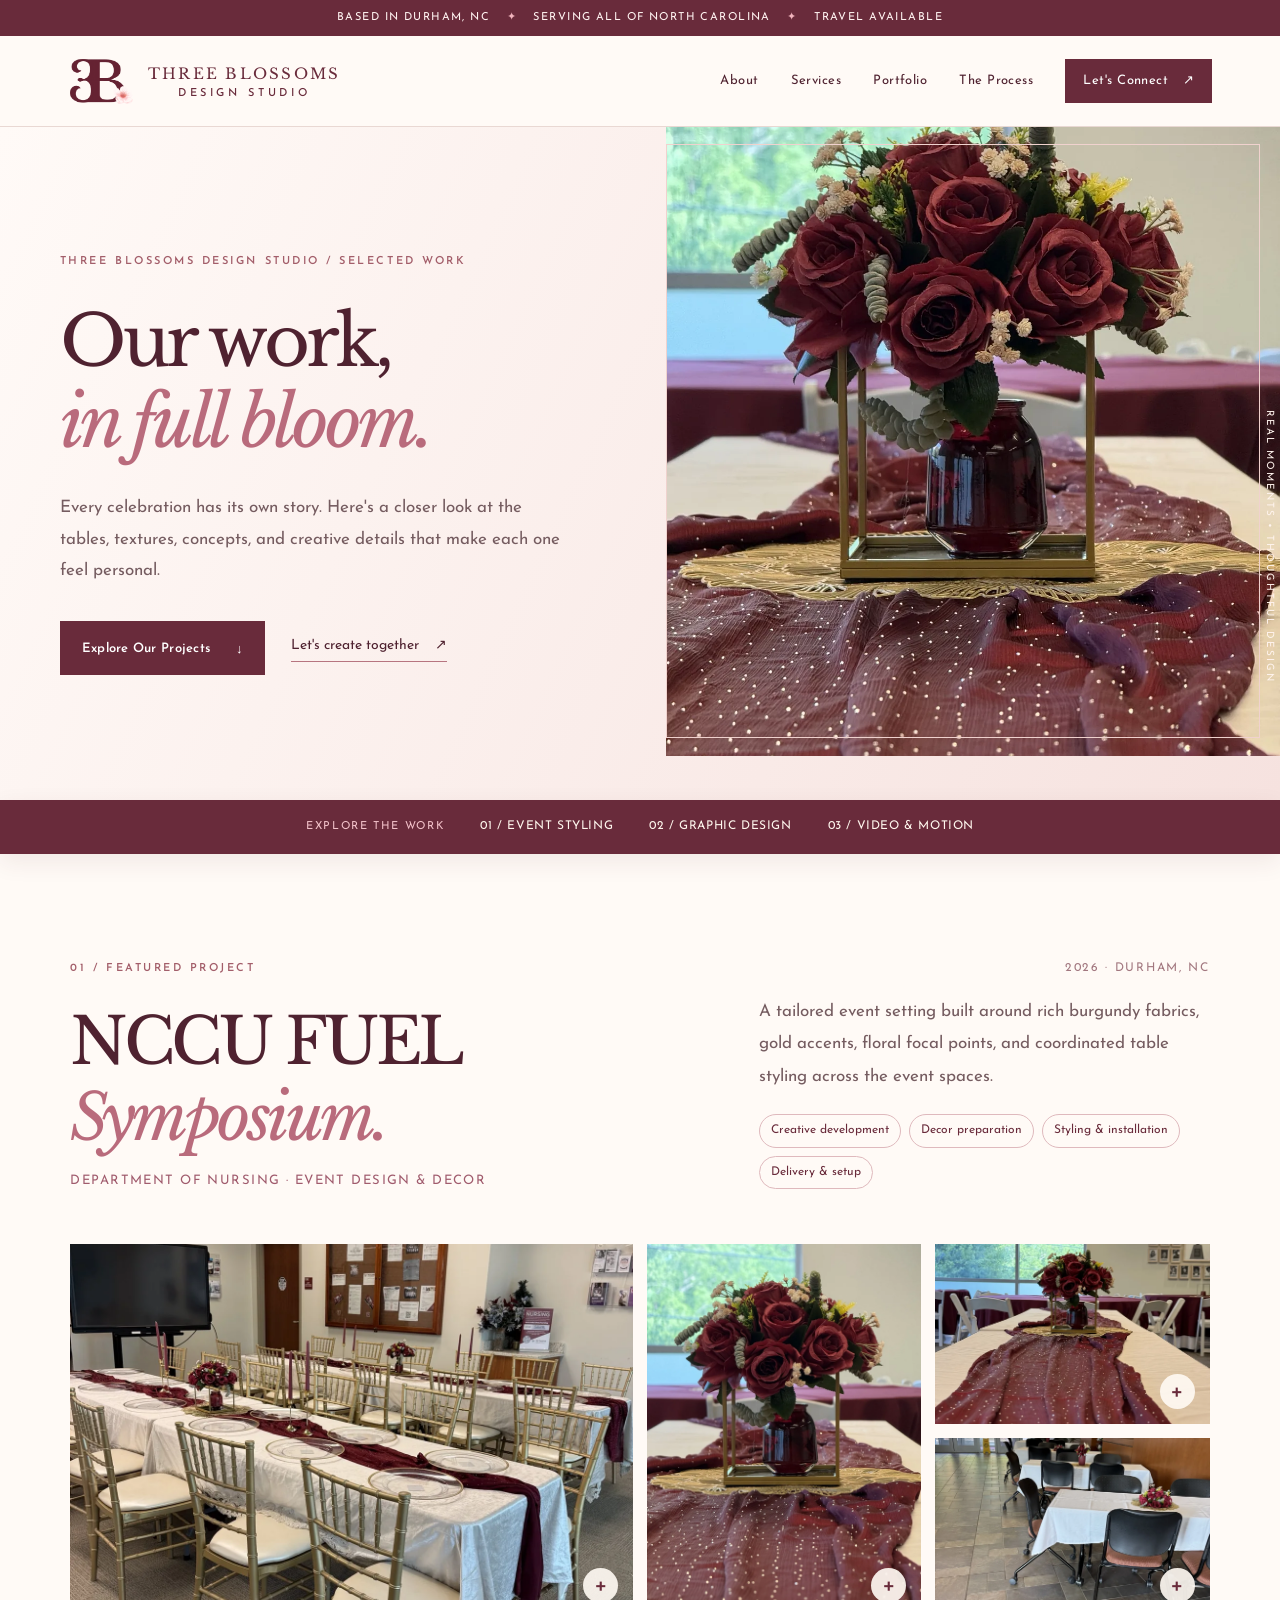
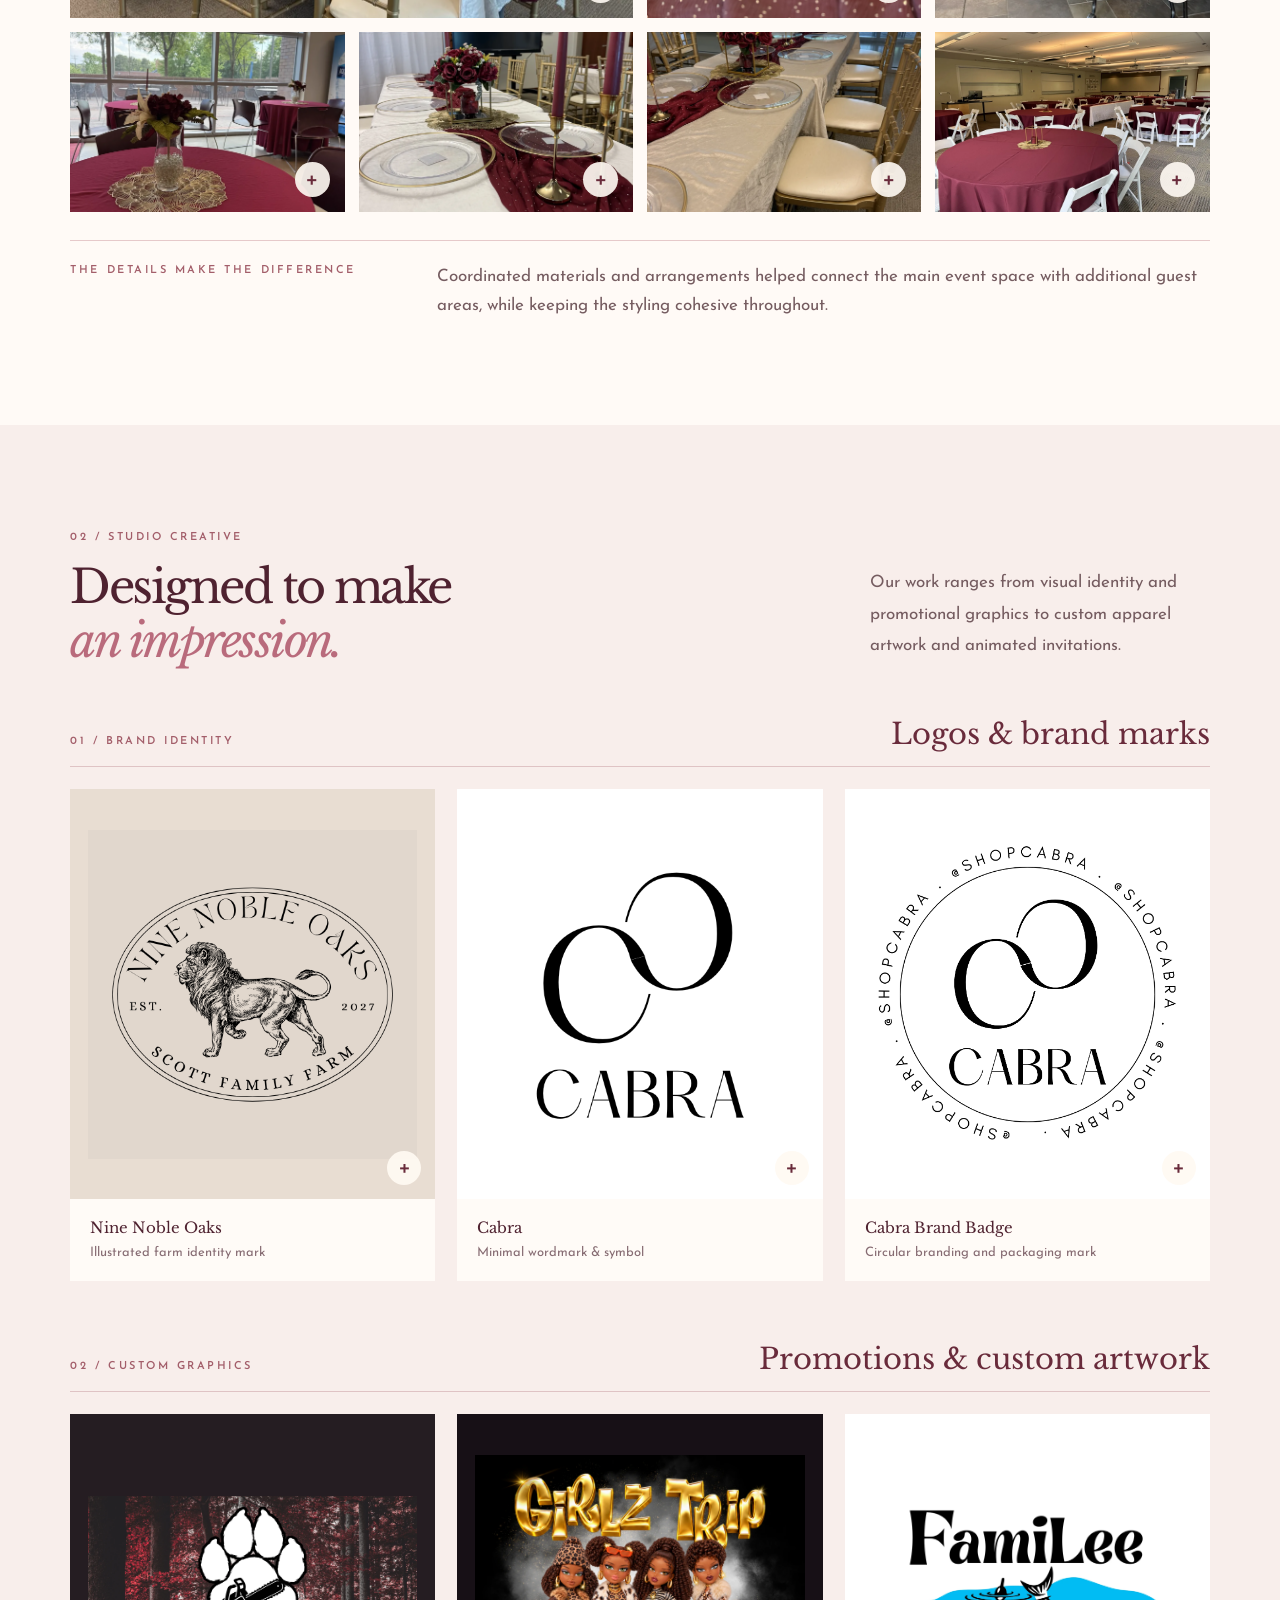
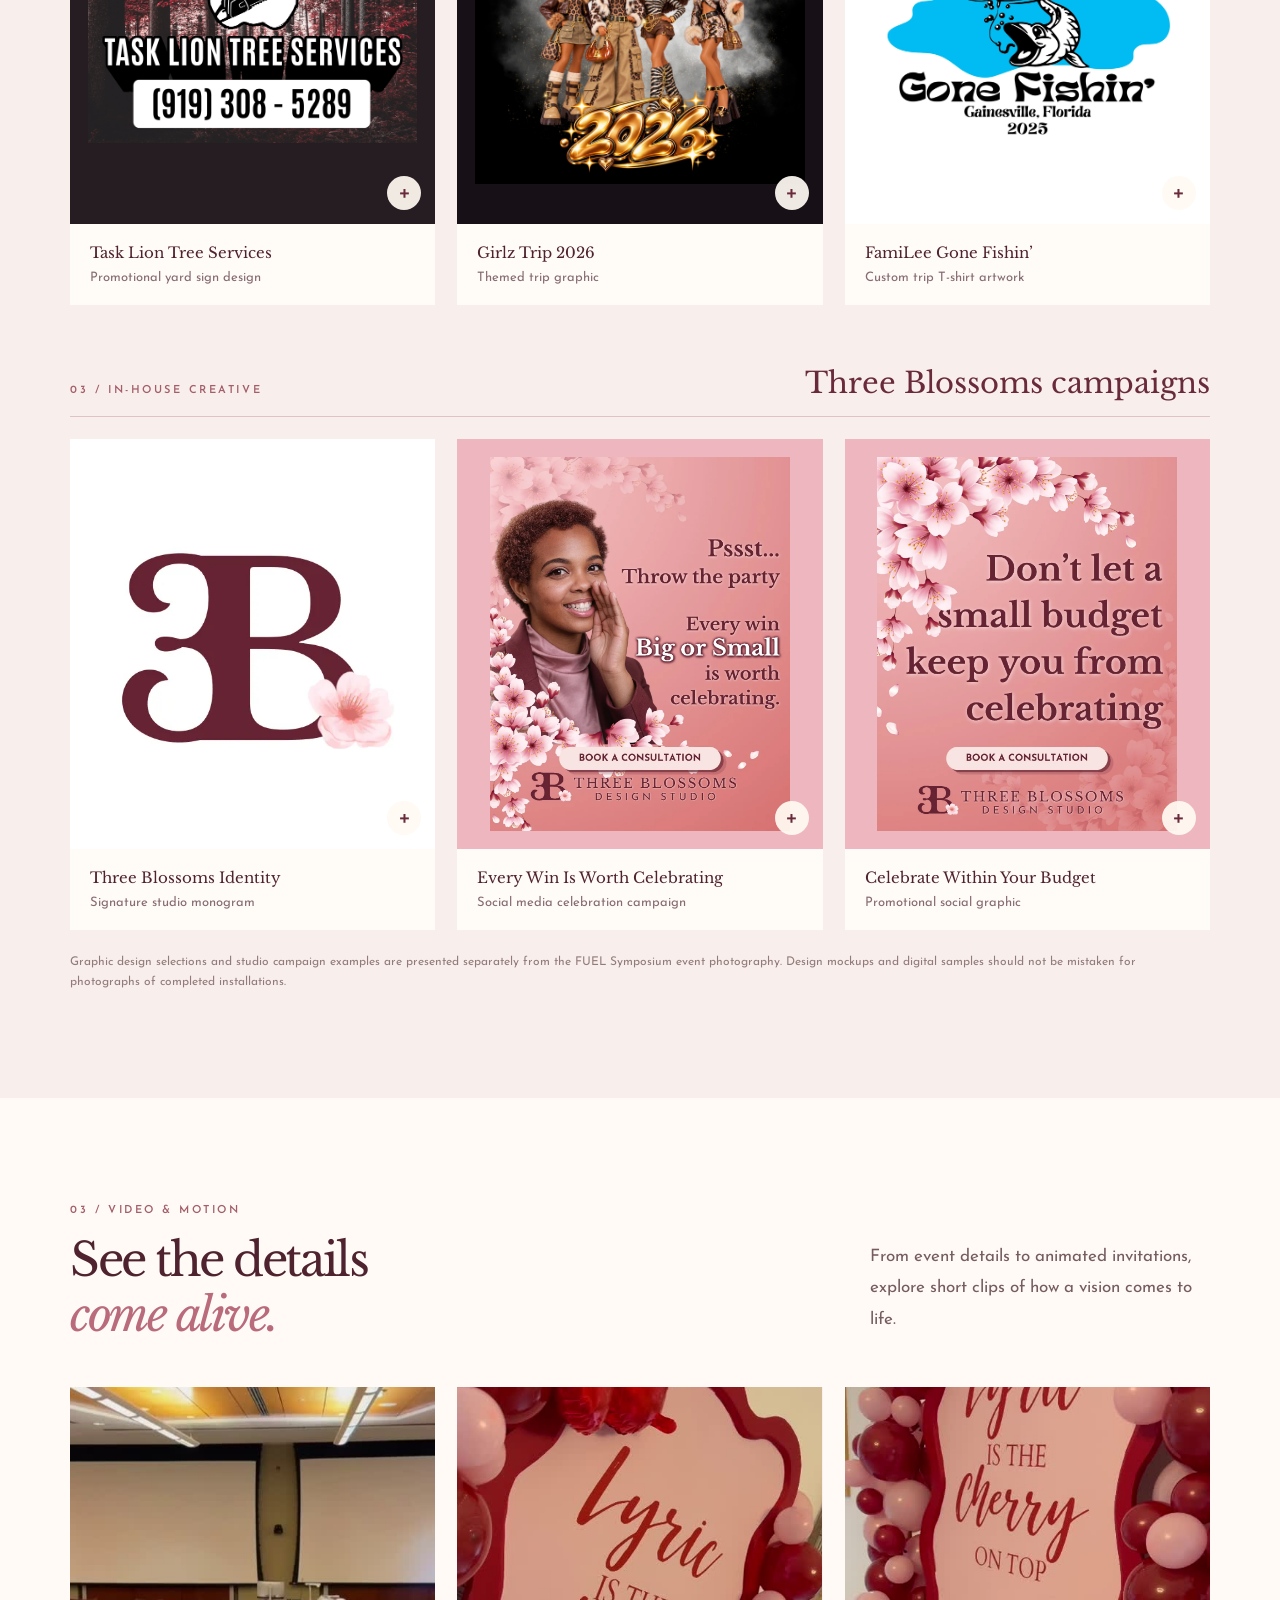
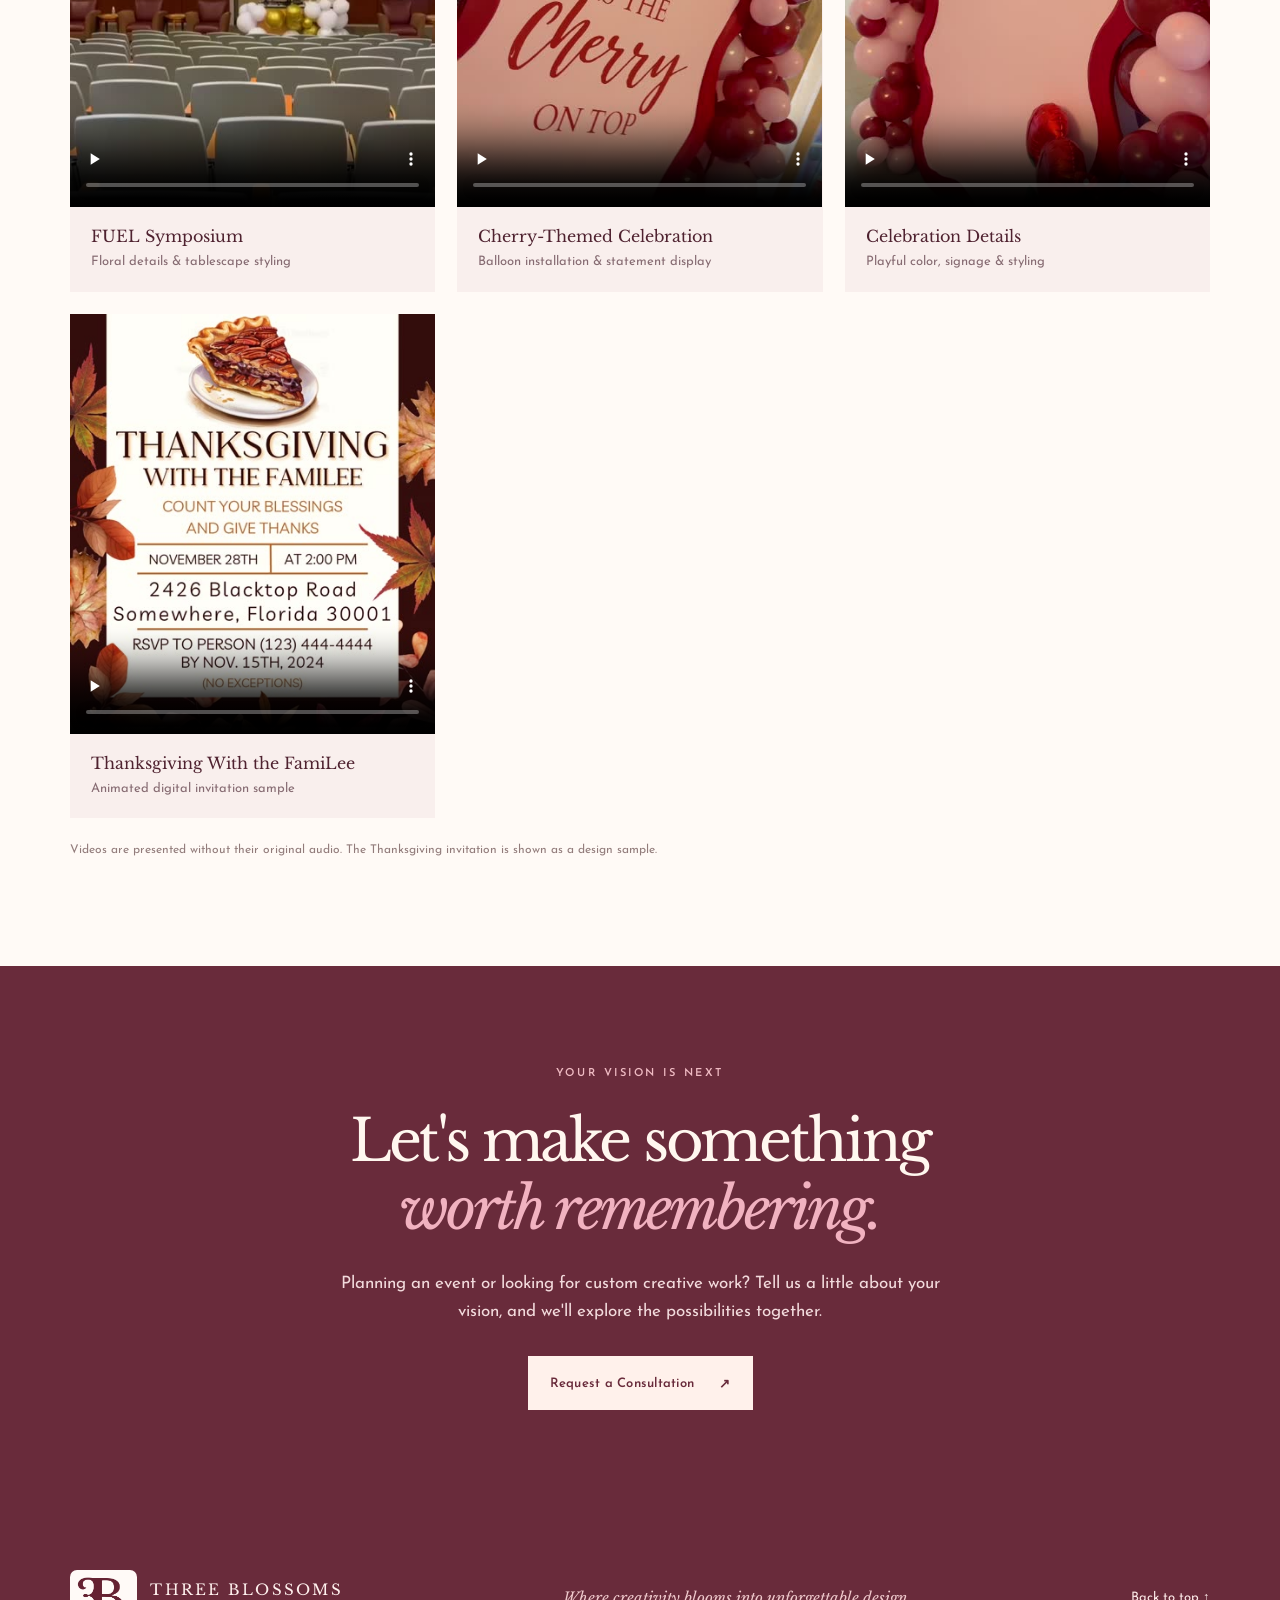
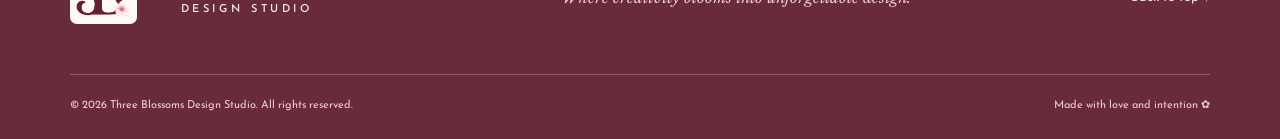
==== portfolio.html @ 0f5664a7 "Add files via upload" ====
<!doctype html>
<html lang="en"><head>
<meta charset="utf-8"><meta name="viewport" content="width=device-width,initial-scale=1">
<meta name="theme-color" content="#692b3b"><meta name="description" content="Explore event decor, floral tablescapes, and graphic design by Three Blossoms Design Studio in Durham, NC.">
<title>Our Portfolio | Three Blossoms Design Studio</title>
<link rel="icon" type="image/png" href="assets/favicon.png">
<link rel="preconnect" href="https://fonts.googleapis.com"><link rel="preconnect" href="https://fonts.gstatic.com" crossorigin>
<link href="https://fonts.googleapis.com/css2?family=Josefin+Sans:wght@300;400;500;600;700&family=Libre+Baskerville:ital,wght@0,400;0,700;1,400&display=swap" rel="stylesheet">
<link rel="stylesheet" href="styles.css">
</head><body>
<a class="skip" href="#main">Skip to content</a>
<div class="announcement">Based in Durham, NC <span>✦</span> Serving all of North Carolina <span>✦</span> Travel available</div>
<header class="site-header" id="top"><div class="nav-inner">
<a href="index.html#top" class="brand" aria-label="Three Blossoms Design Studio home"><img class="brand-logo" src="assets/three-blossoms-logo.png" alt="" width="67" height="54"><span class="brand-words"><strong>THREE BLOSSOMS</strong><small>DESIGN STUDIO</small></span></a>
<button class="menu-toggle" aria-expanded="false" aria-controls="navlinks" aria-label="Open navigation"><span></span><span></span><span></span></button>
<nav id="navlinks" aria-label="Main navigation"><a href="index.html#about">About</a><a href="index.html#services">Services</a><a href="#projects" aria-current="page">Portfolio</a><a href="index.html#process">The Process</a><a class="nav-cta" href="index.html#contact">Let's Connect <span aria-hidden="true">↗</span></a></nav>
</div></header>
<main id="main">
<section class="portfolio-hero"><div class="portfolio-hero-inner"><span class="eyebrow">THREE BLOSSOMS DESIGN STUDIO / SELECTED WORK</span><h1>Our work,<br><em>in full bloom.</em></h1><p>Every celebration has its own story. Here's a closer look at the tables, textures, concepts, and creative details that make each one feel personal.</p><div class="hero-actions"><a class="btn btn-dark" href="#projects">Explore Our Projects <span>↓</span></a><a class="text-link" href="https://forms.gle/Ps7WeBskUqSDtwRi7" target="_blank" rel="noopener">Let's create together <span>↗</span></a></div></div><div class="portfolio-hero-image"><img src="assets/fuel-centerpiece.webp" alt="Burgundy floral centerpiece with gold accents at a styled event" fetchpriority="high"><span class="hero-side">REAL MOMENTS • THOUGHTFUL DESIGN</span></div></section>
<div class="portfolio-jump" id="projects"><span>EXPLORE THE WORK</span><a href="#fuel">01 / EVENT STYLING</a><a href="#graphics">02 / GRAPHIC DESIGN</a><a href="#motion">03 / VIDEO & MOTION</a></div>
<section class="project section" id="fuel">
<div class="project-meta"><div class="eyebrow">01 / FEATURED PROJECT</div><span>2026 · DURHAM, NC</span></div>
<div class="project-intro"><div><h2>NCCU FUEL<br><em>Symposium.</em></h2><p class="project-kicker">Department of Nursing · Event design & decor</p></div><div class="project-summary"><p>A tailored event setting built around rich burgundy fabrics, gold accents, floral focal points, and coordinated table styling across the event spaces.</p><div class="project-tags"><span>Creative development</span><span>Decor preparation</span><span>Styling & installation</span><span>Delivery & setup</span></div></div></div>
<div class="mosaic">
 <button class="portfolio-photo tile-big" data-lightbox="assets/fuel-wide.webp" data-alt="Burgundy round tables throughout the event room" aria-label="Enlarge photo of the event room"><img src="assets/fuel-wide.webp" loading="lazy" alt="Burgundy round tables throughout the event room"></button>
 <button class="portfolio-photo tile-tall" data-lightbox="assets/fuel-centerpiece.webp" data-alt="Burgundy roses, textured table runner, and gold centerpiece" aria-label="Enlarge floral centerpiece photo"><img src="assets/fuel-centerpiece.webp" loading="lazy" alt="Burgundy roses, textured table runner, and gold centerpiece"></button>
 <button class="portfolio-photo" data-lightbox="assets/fuel-table-long.webp" data-alt="Gold Chiavari chairs around a white banquet table" aria-label="Enlarge banquet setup photo"><img src="assets/fuel-table-long.webp" loading="lazy" alt="Gold Chiavari chairs around a white banquet table"></button>
 <button class="portfolio-photo" data-lightbox="assets/fuel-detail.webp" data-alt="Burgundy flowers and tapered candles with gold place settings" aria-label="Enlarge styled table detail photo"><img src="assets/fuel-detail.webp" loading="lazy" alt="Burgundy flowers and tapered candles with gold place settings"></button>
 <button class="portfolio-photo" data-lightbox="assets/fuel-venue.webp" data-alt="Burgundy tablecloth and floral centerpiece by large windows" aria-label="Enlarge window-side table photo"><img src="assets/fuel-venue.webp" loading="lazy" alt="Burgundy tablecloth and floral centerpiece by large windows"></button>
 <button class="portfolio-photo" data-lightbox="assets/fuel-banquet.webp" data-alt="Wide view of gold chairs and burgundy table runners" aria-label="Enlarge banquet seating photo"><img src="assets/fuel-banquet.webp" loading="lazy" alt="Wide view of gold chairs and burgundy table runners"></button>
 <button class="portfolio-photo" data-lightbox="assets/fuel-lobby.webp" data-alt="Additional guest tables styled with florals in the lobby" aria-label="Enlarge lobby table photo"><img src="assets/fuel-lobby.webp" loading="lazy" alt="Additional guest tables styled with florals in the lobby"></button>
 <button class="portfolio-photo" data-lightbox="assets/fuel-round-tables.webp" data-alt="Event room with round burgundy tables and white chairs" aria-label="Enlarge round table photo"><img src="assets/fuel-round-tables.webp" loading="lazy" alt="Event room with round burgundy tables and white chairs"></button>
</div>
<div class="project-outro"><div class="eyebrow">THE DETAILS MAKE THE DIFFERENCE</div><p>Coordinated materials and arrangements helped connect the main event space with additional guest areas, while keeping the styling cohesive throughout.</p></div>
</section>
<section class="graphics-panel" id="graphics"><div class="section graphics-inner"><div class="section-heading"><div><div class="eyebrow">02 / STUDIO CREATIVE</div><h2>Designed to make<br><em>an impression.</em></h2></div><p>Our work ranges from visual identity and promotional graphics to custom apparel artwork and animated invitations.</p></div>
<div class="graphic-collections"><div class="design-group"><div class="design-group-head"><span class="eyebrow">01 / BRAND IDENTITY</span><h3>Logos & brand marks</h3></div><div class="graphic-grid">
<figure class="graphic-example"><button type="button" class="graphic-frame graphic-zoom graphic-neutral" data-lightbox="assets/nine-noble-oaks-logo.webp" data-alt="Nine Noble Oaks Scott Family Farm badge featuring a detailed lion" aria-label="Enlarge Nine Noble Oaks design"><img src="assets/nine-noble-oaks-logo.webp" loading="lazy" alt="Nine Noble Oaks Scott Family Farm badge featuring a detailed lion"></button><figcaption><strong>Nine Noble Oaks</strong><span>Illustrated farm identity mark</span></figcaption></figure><figure class="graphic-example"><button type="button" class="graphic-frame graphic-zoom graphic-white" data-lightbox="assets/cabra-logo.webp" data-alt="Black-and-white Cabra symbol and wordmark" aria-label="Enlarge Cabra design"><img src="assets/cabra-logo.webp" loading="lazy" alt="Black-and-white Cabra symbol and wordmark"></button><figcaption><strong>Cabra</strong><span>Minimal wordmark &amp; symbol</span></figcaption></figure><figure class="graphic-example"><button type="button" class="graphic-frame graphic-zoom graphic-white" data-lightbox="assets/cabra-round-badge.webp" data-alt="Circular Cabra brand badge with repeated shop handle and curved lettering" aria-label="Enlarge Cabra Brand Badge design"><img src="assets/cabra-round-badge.webp" loading="lazy" alt="Circular Cabra brand badge with repeated shop handle and curved lettering"></button><figcaption><strong>Cabra Brand Badge</strong><span>Circular branding and packaging mark</span></figcaption></figure>
</div></div><div class="design-group"><div class="design-group-head"><span class="eyebrow">02 / CUSTOM GRAPHICS</span><h3>Promotions & custom artwork</h3></div><div class="graphic-grid">
<figure class="graphic-example"><button type="button" class="graphic-frame graphic-zoom graphic-wide" data-lightbox="assets/task-lion-signage.webp" data-alt="Task Lion Tree Services yard sign with white paw-and-chainsaw graphic on a red forest photograph" aria-label="Enlarge Task Lion Tree Services design"><img src="assets/task-lion-signage.webp" loading="lazy" alt="Task Lion Tree Services yard sign with white paw-and-chainsaw graphic on a red forest photograph"></button><figcaption><strong>Task Lion Tree Services</strong><span>Promotional yard sign design</span></figcaption></figure><figure class="graphic-example"><button type="button" class="graphic-frame graphic-zoom graphic-dark" data-lightbox="assets/girlz-trip-graphic.webp" data-alt="Gold Girlz Trip 2026 typography with illustrated fashion characters" aria-label="Enlarge Girlz Trip 2026 design"><img src="assets/girlz-trip-graphic.webp" loading="lazy" alt="Gold Girlz Trip 2026 typography with illustrated fashion characters"></button><figcaption><strong>Girlz Trip 2026</strong><span>Themed trip graphic</span></figcaption></figure><figure class="graphic-example"><button type="button" class="graphic-frame graphic-zoom graphic-white" data-lightbox="assets/familee-fishing-shirt.webp" data-alt="FamiLee Gone Fishin Gainesville Florida 2025 fish-and-water T-shirt graphic" aria-label="Enlarge FamiLee Gone Fishin’ design"><img src="assets/familee-fishing-shirt.webp" loading="lazy" alt="FamiLee Gone Fishin Gainesville Florida 2025 fish-and-water T-shirt graphic"></button><figcaption><strong>FamiLee Gone Fishin’</strong><span>Custom trip T-shirt artwork</span></figcaption></figure>
</div></div><div class="design-group"><div class="design-group-head"><span class="eyebrow">03 / IN-HOUSE CREATIVE</span><h3>Three Blossoms campaigns</h3></div><div class="graphic-grid">
<figure class="graphic-example"><button type="button" class="graphic-frame graphic-zoom graphic-white" data-lightbox="assets/brand-monogram.webp" data-alt="Three Blossoms burgundy 3B monogram with cherry blossom" aria-label="Enlarge Three Blossoms Identity design"><img src="assets/brand-monogram.webp" loading="lazy" alt="Three Blossoms burgundy 3B monogram with cherry blossom"></button><figcaption><strong>Three Blossoms Identity</strong><span>Signature studio monogram</span></figcaption></figure><figure class="graphic-example"><button type="button" class="graphic-frame graphic-zoom graphic-rose" data-lightbox="assets/campaign-whisper.webp" data-alt="Three Blossoms whisper-style celebration campaign graphic" aria-label="Enlarge Every Win Is Worth Celebrating design"><img src="assets/campaign-whisper.webp" loading="lazy" alt="Three Blossoms whisper-style celebration campaign graphic"></button><figcaption><strong>Every Win Is Worth Celebrating</strong><span>Social media celebration campaign</span></figcaption></figure><figure class="graphic-example"><button type="button" class="graphic-frame graphic-zoom graphic-rose" data-lightbox="assets/campaign-budget.webp" data-alt="Blush cherry blossom graphic promoting budget-friendly celebrations" aria-label="Enlarge Celebrate Within Your Budget design"><img src="assets/campaign-budget.webp" loading="lazy" alt="Blush cherry blossom graphic promoting budget-friendly celebrations"></button><figcaption><strong>Celebrate Within Your Budget</strong><span>Promotional social graphic</span></figcaption></figure>
</div></div></div><p class="work-disclaimer">Graphic design selections and studio campaign examples are presented separately from the FUEL Symposium event photography. Design mockups and digital samples should not be mistaken for photographs of completed installations.</p></div></section>
<section class="section moving-gallery" id="motion"><div class="section-heading"><div><div class="eyebrow">03 / VIDEO & MOTION</div><h2>See the details<br><em>come alive.</em></h2></div><p>From event details to animated invitations, explore short clips of how a vision comes to life.</p></div>
<div class="motion-grid">
<figure class="motion-item"><video controls playsinline preload="none" poster="assets/fuel-details-poster.jpg" aria-label="A close-up video of burgundy and gold table styling"><source src="assets/fuel-details.mp4" type="video/mp4">Your browser does not support HTML video.</video><figcaption><strong>FUEL Symposium</strong><span>Floral details & tablescape styling</span></figcaption></figure>
<figure class="motion-item"><video controls playsinline preload="none" poster="assets/cherry-celebration-poster.jpg" aria-label="A video of a cherry-themed event display"><source src="assets/cherry-celebration.mp4" type="video/mp4">Your browser does not support HTML video.</video><figcaption><strong>Cherry-Themed Celebration</strong><span>Balloon installation & statement display</span></figcaption></figure>
<figure class="motion-item"><video controls playsinline preload="none" poster="assets/cherry-signage-poster.jpg" aria-label="Video of themed balloon colors and a cherry-inspired sign"><source src="assets/cherry-signage.mp4" type="video/mp4">Your browser does not support HTML video.</video><figcaption><strong>Celebration Details</strong><span>Playful color, signage & styling</span></figcaption></figure>
<figure class="motion-item"><video controls playsinline preload="none" poster="assets/thanksgiving-invitation-poster.jpg" aria-label="Animated Thanksgiving With the FamiLee invitation sample"><source src="assets/thanksgiving-invitation.mp4" type="video/mp4">Your browser does not support HTML video.</video><figcaption><strong>Thanksgiving With the FamiLee</strong><span>Animated digital invitation sample</span></figcaption></figure></div><p class="motion-note">Videos are presented without their original audio. The Thanksgiving invitation is shown as a design sample.</p></section>
<section class="portfolio-cta"><div class="eyebrow">YOUR VISION IS NEXT</div><h2>Let's make something<br><em>worth remembering.</em></h2><p>Planning an event or looking for custom creative work? Tell us a little about your vision, and we'll explore the possibilities together.</p><a class="btn btn-light" href="https://forms.gle/Ps7WeBskUqSDtwRi7" target="_blank" rel="noopener">Request a Consultation <span>↗</span></a></section>
</main><footer><div class="footer-top"><a href="index.html#top" class="brand brand-footer"><img class="brand-logo" src="assets/three-blossoms-logo.png" alt="" width="67" height="54"><span class="brand-words"><strong>THREE BLOSSOMS</strong><small>DESIGN STUDIO</small></span></a><p>Where creativity blooms into unforgettable design.</p><a href="index.html#top" class="backtop">Back to top ↑</a></div><div class="footer-bottom"><small>© <span id="year">2026</span> Three Blossoms Design Studio. All rights reserved.</small><small>Made with love and intention ✿</small></div></footer>

<dialog id="photo-dialog" class="photo-dialog" aria-label="Enlarged portfolio photograph"><form method="dialog"><button class="lightbox-close" aria-label="Close image">×</button></form><img alt=""></dialog>
<script src="script.js"></script>
</body></html>
---- styles.css ----
:root{--wine:#692b3b;--deep:#4f2230;--pink:#ecc0c4;--rose:#c87782;--cream:#f9f1e9;--milk:#fffaf6;--mauve:#a97982;--text:#5a3a41;--serif:'Libre Baskerville',Georgia,serif;--sans:'Josefin Sans',Arial,sans-serif}*{box-sizing:border-box}html{scroll-behavior:smooth}body{margin:0;background:var(--milk);color:var(--deep);font:400 17px/1.65 var(--sans);overflow-x:hidden}img{display:block;width:100%;height:100%;object-fit:cover}a{color:inherit;text-decoration:none}button{font:inherit}.skip{position:absolute;top:-100px;left:12px;background:white;padding:8px;z-index:1000}.skip:focus{top:12px}.announcement{text-align:center;background:var(--wine);color:#fff3f1;padding:9px 16px;font-size:11px;letter-spacing:.13em;text-transform:uppercase}.announcement span{padding:0 12px;color:#f1b4bd}.site-header{background:rgba(255,250,246,.97);position:sticky;top:0;z-index:40;box-shadow:0 1px 0 #e9d8d3}.nav-inner{max-width:1350px;margin:auto;padding:18px 5.3%;display:flex;align-items:center;justify-content:space-between;gap:30px}.brand{display:inline-flex;align-items:center;gap:13px;color:var(--wine);flex-shrink:0}.monogram{font:italic 43px/.8 var(--serif);letter-spacing:-.16em;position:relative;padding-right:12px}.petal{font:normal 15px var(--sans);position:absolute;color:var(--rose);bottom:-10px;right:1px;letter-spacing:0}.brand-words{display:flex;flex-direction:column;line-height:1.3}.brand-words strong{font:400 15px var(--serif);letter-spacing:.15em}.brand-words small{font:500 11px var(--sans);letter-spacing:.33em;margin-top:5px;text-align:center}.site-header nav{display:flex;gap:32px;align-items:center}.site-header nav a{font-size:13px;letter-spacing:.035em;transition:color .2s}.site-header nav a:hover{color:var(--rose)}.site-header nav a.nav-cta{padding:11px 18px;background:var(--wine);color:white}.nav-cta span{margin-left:10px}.menu-toggle{display:none}.hero{min-height:660px;display:grid;grid-template-columns:52% 48%;background:linear-gradient(115deg,#fffaf7 10%,#fbe8e5 100%)}.hero-copy{align-self:center;padding:85px 6% 85px max(8%,calc((100vw - 1200px)/2));position:relative}.eyebrow{font:600 11px/1.5 var(--sans);letter-spacing:.23em;text-transform:uppercase;color:#a35e6a}.tiny-flower{font-size:18px;vertical-align:middle;margin-right:9px}.hero h1,h2{font:400 clamp(38px,4.2vw,65px)/1.18 var(--serif);letter-spacing:-.055em;margin:26px 0}.hero h1 em,h2 em{color:#b96b7c;font-weight:400}.hero p{max-width:450px;font-size:17px;line-height:1.75;color:#684f52}.hero-actions{display:flex;align-items:center;flex-wrap:wrap;gap:26px;margin-top:35px}.btn{display:inline-flex;align-items:center;justify-content:space-between;gap:25px;padding:17px 22px;min-height:54px;font:600 13px var(--sans);letter-spacing:.02em;transition:transform .2s,background .2s}.btn:hover{transform:translateY(-3px)}.btn-dark{background:var(--wine);color:white}.btn-dark:hover{background:var(--deep)}.text-link{display:inline-block;font-size:14px;border-bottom:1px solid #b77580;padding-bottom:4px}.text-link span{padding-left:12px}.hero-tag{margin-top:75px;font-size:10px;letter-spacing:.15em;color:#9d7580}.hero-tag span{padding:0 8px}.hero-visual{position:relative;min-height:650px}.hero-visual:before{content:'';position:absolute;inset:22px 22px 22px 0;border:1px solid #f7d0d2;z-index:1;pointer-events:none}.hero-visual img{object-position:50% 50%}.hero-sticker{position:absolute;bottom:39px;left:-75px;z-index:3;width:178px;height:178px;border-radius:50%;background:var(--wine);color:white;display:flex;align-items:center;justify-content:center;text-align:center;font:17px/1.5 var(--serif);transform:rotate(-10deg);border:7px solid #f6e7e2}.hero-sticker em{color:#f9cdd4}.hero-side{position:absolute;top:45%;right:3px;writing-mode:vertical-rl;color:#fff4ee;font-size:10px;letter-spacing:.2em}.band{padding:29px 20px;background:#e9c4c4;display:flex;align-items:center;justify-content:center;gap:42px}.band p{font:23px var(--serif);margin:0;text-align:center}.band em{color:var(--wine)}.band span{color:var(--wine);font-size:25px}.section{max-width:1310px;margin:auto;padding:105px 5.5%}.about{display:grid;grid-template-columns:43% 57%;align-items:center;gap:8%}.about-photo{height:610px;position:relative}.about-photo img{object-position:50% 25%;border-radius:49% 49% 2px 2px}.photo-caption{position:absolute;right:-29px;bottom:30px;writing-mode:vertical-rl;font-size:10px;letter-spacing:.19em;background:var(--wine);color:white;padding:20px 11px}.about-copy{padding:28px 15% 28px 0}.about-copy h2{font-size:clamp(34px,3.4vw,52px)}.about-copy p,.section-heading>p{color:#755c60;line-height:1.85}.signature{font:italic 21px var(--serif);margin:33px 0;color:var(--rose)}.signature span{margin-left:10px}.services-section{max-width:none;background:#f8eeeb;padding-left:max(5.5%,calc((100vw - 1165px)/2));padding-right:max(5.5%,calc((100vw - 1165px)/2))}.section-heading{display:flex;align-items:end;justify-content:space-between;gap:50px;margin-bottom:45px}.section-heading h2{font-size:clamp(35px,3.6vw,52px);margin:14px 0 0}.section-heading>p{max-width:340px;margin-bottom:7px}.service-grid{display:grid;grid-template-columns:repeat(3,1fr);gap:25px}.service-card{background:#fffaf7}.service-img{height:290px;position:relative;overflow:hidden}.service-img img{transition:transform .7s}.service-card:hover img{transform:scale(1.06)}.number{position:absolute;top:14px;left:14px;background:#fffbf8;color:var(--wine);padding:10px 15px;font:14px var(--serif)}.service-body{padding:29px 27px 32px}.service-body h3,.step h3{font:400 20px/1.4 var(--serif);margin:0 0 13px}.service-body p{color:#765d63;font-size:15px;min-height:105px;margin-bottom:20px}.service-body a{border-bottom:1px solid #c5838a;font-size:13px;padding-bottom:5px}.service-body a span{margin-left:8px}.statement{position:relative;overflow:hidden;background:var(--wine);color:#fff8f1;text-align:center;padding:110px 16px}.statement .eyebrow{color:#f0b6bd}.statement h2{font-size:clamp(34px,4.2vw,61px);margin:22px auto;position:relative;z-index:1}.statement h2 em{color:#f2b4c0}.statement p{max-width:530px;margin:0 auto 30px;color:#f4dfe0}.btn-light{background:#fff1eb;color:var(--wine);position:relative;z-index:2}.statement-flower{position:absolute;font:380px/.9 var(--sans);color:#ffffff0b}.flower-one{left:-75px;top:-80px}.flower-two{right:-55px;bottom:-150px}.center{display:block;text-align:center}.center p{margin:16px auto;max-width:540px}.gallery{display:grid;grid-template-columns:1.3fr 1fr 1fr;gap:15px}.gallery figure{margin:0;height:390px;position:relative;overflow:hidden}.gallery figure img{transition:transform .6s}.gallery figure:hover img{transform:scale(1.05)}.gallery figcaption{position:absolute;bottom:17px;left:17px;background:#fffaf3e8;padding:8px 13px;font:13px var(--serif)}.concept-note{text-align:center;font-size:12px;color:#927c7b;margin:20px auto 0;max-width:740px}.process{max-width:none;background:#f9ebe8;padding-left:max(5.5%,calc((100vw - 1165px)/2));padding-right:max(5.5%,calc((100vw - 1165px)/2))}.steps{display:grid;grid-template-columns:repeat(4,1fr);gap:28px;margin-top:55px}.step{border-top:1px solid #c9959c;padding-top:23px}.step span{font:italic 37px var(--serif);color:#cb8996}.step h3{margin-top:22px}.step p{font-size:15px;color:#765d63}.contact{display:grid;grid-template-columns:1fr 1fr;gap:8%;align-items:center}.contact-left h2{font-size:clamp(38px,4vw,59px)}.contact-left p{max-width:450px;color:#755c60;line-height:1.85;margin-bottom:30px}.contact-location{font-size:11px;letter-spacing:.15em;margin-top:42px;color:#a66b79;line-height:2}.contact-right{height:550px;position:relative}.contact-right img{height:100%;border-radius:48% 48% 0 0}.contact-card{position:absolute;bottom:-20px;left:-55px;right:32px;background:#fffaf7;padding:27px 29px;box-shadow:0 13px 44px #4f22301b}.contact-card h3{font:20px var(--serif);margin:0 0 12px}.contact-card a{display:block;font-size:13px;line-height:2;overflow-wrap:anywhere}.contact-card a:hover{text-decoration:underline}footer{background:var(--wine);color:#fce9e7;padding:60px 5.5% 24px}.footer-top,.footer-bottom{max-width:1200px;margin:auto;display:flex;align-items:center;justify-content:space-between;gap:20px}.brand-footer{color:#fff1ee}.footer-top p{font:italic 15px var(--serif);color:#efc9cc}.backtop{font-size:13px}.footer-bottom{border-top:1px solid #ffffff3a;margin-top:50px;padding-top:22px;color:#ebcfd1}.footer-bottom small{font-size:11px}.reveal{opacity:0;transform:translateY(25px);transition:opacity .6s,transform .6s}.reveal.visible{opacity:1;transform:none}@media(max-width:950px){.site-header nav{gap:17px}.brand-words strong{font-size:12px}.brand-words small{font-size:9px}.hero{grid-template-columns:55% 45%}.hero-copy{padding-left:7%}.hero h1{font-size:45px}.hero-sticker{left:-45px;width:135px;height:135px;font-size:13px}.about-photo{height:500px}.about-copy{padding-right:0}.service-img{height:210px}.service-body{padding:23px 18px}.service-body p{min-height:145px}.contact-card{left:-25px}.steps{gap:17px}}
@media(max-width:720px){body{font-size:16px}.announcement{font-size:9px;line-height:1.7}.announcement span{padding:0 3px}.nav-inner{padding:16px 5%}.brand-words strong{font-size:12px}.monogram{font-size:36px}.menu-toggle{display:flex;flex-direction:column;gap:5px;border:0;background:none;padding:10px;cursor:pointer}.menu-toggle span{width:25px;height:2px;background:var(--wine)}.site-header nav{position:absolute;top:100%;left:0;right:0;background:var(--milk);padding:20px 6% 28px;display:none;flex-direction:column;align-items:stretch;gap:20px;box-shadow:0 7px 13px #5f263218}.site-header nav.open{display:flex}.hero{display:flex;flex-direction:column}.hero-copy{padding:65px 6% 50px}.hero h1{font-size:clamp(40px,9vw,56px)}.hero-tag{margin-top:45px}.hero-visual{height:490px;min-height:0;margin-left:6%}.hero-sticker{left:-20px;bottom:15px}.band{gap:15px}.band p{font-size:16px}.section{padding:72px 6%}.about{display:flex;flex-direction:column;gap:40px}.about-photo{width:84%;height:470px;align-self:flex-start}.about-copy{padding:0}.section-heading{display:block}.section-heading>p{max-width:100%}.service-grid{grid-template-columns:1fr;gap:25px}.service-img{height:275px}.service-body p{min-height:0}.statement{padding:85px 8%}.gallery{grid-template-columns:1fr 1fr}.gallery figure{height:240px}.gallery figure:first-child{grid-column:1/-1;height:350px}.steps{grid-template-columns:1fr 1fr;gap:28px}.contact{display:block}.contact-right{margin-top:60px;height:440px;margin-left:30px}.contact-card{right:12px;left:-30px}.footer-top,.footer-bottom{flex-direction:column;align-items:flex-start}.footer-top p{margin:8px 0}.footer-bottom{gap:6px}}
@media(max-width:400px){.brand-words strong{font-size:10px}.brand-words small{font-size:8px}.hero-actions{gap:20px}.hero-tag{letter-spacing:.06em}.about-photo{height:380px}.steps{grid-template-columns:1fr}.contact-card a{font-size:12px}.gallery figure{height:190px}}
@media(prefers-reduced-motion:reduce){html{scroll-behavior:auto}.reveal{opacity:1;transform:none;transition:none}*{animation:none!important}}

/* Portfolio preview on the home page */
.work-preview{scroll-margin-top:100px}.work-preview-grid{display:grid;grid-template-columns:1.6fr .9fr .9fr;gap:15px;min-height:420px}.work-preview-grid a{display:block;position:relative;overflow:hidden;background:#e9d4ce}.work-preview-grid img{height:100%;width:100%;object-fit:cover;transition:transform .5s}.work-preview-grid a:hover img{transform:scale(1.045)}.work-preview-main{min-height:420px}.work-preview-side{min-height:420px}.work-preview-label{position:absolute;bottom:22px;left:22px;right:22px;background:#fff8f3ef;padding:19px;color:var(--wine);display:grid;gap:4px}.work-preview-label small{font-size:9px;letter-spacing:.13em}.work-preview-label strong{font:20px/1.3 var(--serif)}.work-preview-label>span{font-size:13px}.work-preview-side>span{position:absolute;bottom:18px;left:18px;background:#fff9f2eb;font-size:13px;padding:8px 12px}.preview-footer{display:flex;justify-content:space-between;align-items:center;gap:20px;margin-top:25px}.preview-footer p{font-size:13px;color:#82686a}.preview-footer p span{color:#b96b7c;margin-right:8px}
/* Standalone portfolio page */
.portfolio-hero{display:grid;grid-template-columns:52% 48%;background:linear-gradient(115deg,#fffaf7,#f6e2df)}.portfolio-hero-inner{align-self:center;max-width:740px;padding:120px 8% 125px max(9%,calc((100vw - 1200px)/2))}.portfolio-hero h1{font:400 clamp(46px,5.5vw,78px)/1.15 var(--serif);letter-spacing:-.055em;margin:28px 0}.portfolio-hero h1 em{color:#b96b7c}.portfolio-hero p{max-width:510px;color:#755c60;line-height:1.85}.portfolio-hero-image{height:630px;position:relative}.portfolio-hero-image img{width:100%;height:100%;object-fit:cover;object-position:center 40%}.portfolio-hero-image:before{content:'';border:1px solid #f0d2ce;position:absolute;inset:18px 20px 18px 0;pointer-events:none}.portfolio-jump{position:sticky;top:80px;z-index:18;display:flex;justify-content:center;align-items:center;gap:36px;flex-wrap:wrap;background:var(--wine);color:#fff7ee;padding:17px 5%;box-shadow:0 8px 25px #4f223015}.portfolio-jump span{color:#f2c1c9;font-size:11px;letter-spacing:.15em}.portfolio-jump a{font-size:12px;letter-spacing:.05em}.portfolio-jump a:hover{text-decoration:underline}#fuel,#graphics,#motion{scroll-margin-top:160px}.project-meta{display:flex;justify-content:space-between;gap:20px;align-items:center}.project-meta>span{font-size:12px;letter-spacing:.14em;color:#a2777f}.project-intro{display:grid;grid-template-columns:1.15fr .85fr;gap:7%;align-items:end;margin-bottom:40px}.project-intro h2{font-size:clamp(43px,5vw,74px);margin:23px 0 15px}.project-kicker{font-size:13px;color:#a05b6d;text-transform:uppercase;letter-spacing:.11em}.project-summary{padding-bottom:15px}.project-summary>p{color:#755c60;line-height:1.9}.project-tags{display:flex;gap:8px;flex-wrap:wrap;margin-top:21px}.project-tags span{border:1px solid #dfb9bd;border-radius:25px;font-size:12px;color:var(--wine);padding:6px 11px}.mosaic{display:grid;grid-template-columns:repeat(4,1fr);grid-auto-rows:180px;grid-auto-flow:dense;gap:14px}.portfolio-photo{border:0;padding:0;background:#eee0d9;cursor:zoom-in;position:relative;overflow:hidden}.portfolio-photo:after{content:'+';position:absolute;right:15px;bottom:15px;display:grid;place-items:center;background:#fffaf3e8;color:var(--wine);width:35px;height:35px;border-radius:100%;font-size:25px;line-height:1}.portfolio-photo img{height:100%;width:100%;object-fit:cover;transition:transform .35s}.portfolio-photo:hover img{transform:scale(1.035)}.tile-big{grid-column:span 2;grid-row:span 2}.tile-tall{grid-row:span 2}.project-outro{display:grid;grid-template-columns:.6fr 1.4fr;gap:35px;align-items:start;margin-top:28px;border-top:1px solid #e6c9ca;padding-top:22px}.project-outro p{margin:0;color:#755c60}.graphics-panel{background:#f8eeeb}.graphics-inner{max-width:1290px}.graphic-grid{display:grid;grid-template-columns:repeat(3,1fr);gap:22px}.graphic-example{margin:0;background:#fffbf7;overflow:hidden}.graphic-frame{height:410px;display:flex;align-items:center;justify-content:center;background:#f3d2d2;padding:18px}.graphic-frame img{height:100%;width:100%;object-fit:contain}.graphic-logo{background:#fff}.graphic-example figcaption{padding:18px 20px;display:flex;flex-direction:column;gap:4px}.graphic-example figcaption strong,.motion-item figcaption strong{font:16px var(--serif)}.graphic-example figcaption span,.motion-item figcaption span{color:#866b72;font-size:13px}.work-disclaimer,.motion-note{color:#927c7b;font-size:12px;margin:23px 0 0}.motion-grid{display:grid;grid-template-columns:repeat(3,1fr);gap:22px}.motion-item{margin:0;background:#f9efed}.motion-item video{display:block;width:100%;height:420px;object-fit:cover;background:#e7c8c5}.motion-item figcaption{display:flex;flex-direction:column;gap:5px;padding:19px 21px}.portfolio-cta{background:var(--wine);color:#fff7ef;text-align:center;padding:100px 20px}.portfolio-cta .eyebrow{color:#efbbc3}.portfolio-cta h2{font-size:clamp(38px,4.5vw,65px)}.portfolio-cta h2 em{color:#f1b2c0}.portfolio-cta p{max-width:600px;margin:0 auto 30px;color:#f2dadc}.photo-dialog{max-width:calc(100vw - 44px);max-height:calc(100vh - 44px);border:0;background:#1e1115;padding:15px;box-shadow:0 30px 120px #210d1173;position:fixed}.photo-dialog::backdrop{background:#160910d9}.photo-dialog img{max-height:calc(100vh - 90px);max-width:calc(100vw - 74px);width:auto;height:auto;object-fit:contain;margin:auto}.photo-dialog form{position:absolute;right:20px;top:20px;z-index:2}.lightbox-close{width:44px;height:44px;border:0;border-radius:100%;background:#fffaf5;color:var(--wine);font-size:29px;cursor:pointer}.portfolio-photo:focus-visible,.btn:focus-visible,.site-header a:focus-visible{outline:3px solid #be7180;outline-offset:4px}
@media(max-width:900px){.work-preview-grid{grid-template-columns:1.4fr 1fr}.work-preview-side:last-child{display:none}.portfolio-hero{grid-template-columns:1fr 1fr}.portfolio-hero-inner{padding:70px 8%}.portfolio-hero-image{height:540px}.mosaic{grid-auto-rows:150px}.graphic-frame{height:320px}.motion-item video{height:330px}.portfolio-jump{gap:18px}}
@media(max-width:720px){.work-preview-grid{grid-template-columns:1fr 1fr}.work-preview-main{grid-column:1/-1;min-height:360px}.work-preview-side,.work-preview-side:last-child{display:block;min-height:225px}.preview-footer{align-items:flex-start;flex-direction:column}.portfolio-hero{display:flex;flex-direction:column}.portfolio-hero-inner{padding:70px 6% 50px}.portfolio-hero-image{height:390px}.portfolio-jump{top:70px;gap:12px;padding:14px 10px}.portfolio-jump span{display:none}.portfolio-jump a{font-size:10px}#fuel,#graphics,#motion{scroll-margin-top:120px}.project-intro{grid-template-columns:1fr;gap:10px}.mosaic{grid-template-columns:repeat(2,1fr);grid-auto-rows:150px;gap:9px}.tile-big{grid-column:span 2;grid-row:span 2}.tile-tall{grid-row:span 2}.project-outro{grid-template-columns:1fr;gap:10px}.graphic-grid{grid-template-columns:1fr 1fr;gap:12px}.graphic-example:last-child{grid-column:1/-1;max-width:480px}.graphic-frame{height:260px}.motion-grid{grid-template-columns:1fr 1fr;gap:13px}.motion-item video{height:330px}.motion-item:last-child{grid-column:1/-1;max-width:480px}.portfolio-cta{padding:75px 6%}}
@media(max-width:450px){.work-preview-side{min-height:180px}.work-preview-side>span{font-size:11px}.mosaic{grid-auto-rows:125px}.graphic-grid,.motion-grid{grid-template-columns:1fr}.graphic-example:last-child,.motion-item:last-child{grid-column:auto;max-width:none}.graphic-frame{height:360px}.motion-item video{height:440px}.portfolio-jump a{font-size:9px}}

/* Official Three Blossoms brand logo, shared by both website pages. */
.brand-logo{display:block;flex:none;width:67px;height:54px;object-fit:contain;object-position:center;}
.brand-footer .brand-logo{background:#fffaf7;padding:5px;border-radius:7px;width:67px;height:54px;}
@media(max-width:720px){.brand-logo{width:60px;height:49px}.brand-footer .brand-logo{width:60px;height:49px}}
@media(max-width:400px){.brand{gap:8px}.brand-logo{width:51px;height:43px}.brand-footer .brand-logo{width:51px;height:43px}}

/* Expanded graphic design portfolio */
.graphic-collections{display:grid;gap:58px}
.design-group-head{display:flex;align-items:baseline;justify-content:space-between;gap:22px;margin-bottom:22px;border-bottom:1px solid #dfc3c4;padding-bottom:12px}
.design-group-head h3{font:400 clamp(22px,2.35vw,29px)/1.4 var(--serif);margin:0;color:var(--wine)}
.design-group-head .eyebrow{white-space:nowrap}
.graphic-zoom{width:100%;border:0;cursor:zoom-in;position:relative;font:inherit}
.graphic-zoom:after{content:'+';position:absolute;right:14px;bottom:14px;display:grid;place-items:center;background:#fffaf3ed;color:var(--wine);width:34px;height:34px;border-radius:50%;font-size:24px;line-height:1}
.graphic-zoom img{transition:transform .25s}
.graphic-zoom:hover img{transform:scale(1.025)}
.graphic-zoom:focus-visible{outline:3px solid #b96b7c;outline-offset:3px}
.graphic-white{background:#fff}
.graphic-neutral{background:#e8ddd2}
.graphic-wide{background:#251d22}
.graphic-dark{background:#171016}
.graphic-rose{background:#eeb7bf}
.graphic-example figcaption strong{font-size:15px;line-height:1.45}
.graphic-example figcaption span{line-height:1.5}
@media(max-width:720px){.graphic-collections{gap:45px}.design-group-head{flex-direction:column;gap:3px}.graphic-example:last-child{max-width:none}}
@media(max-width:450px){.design-group-head h3{font-size:23px}}
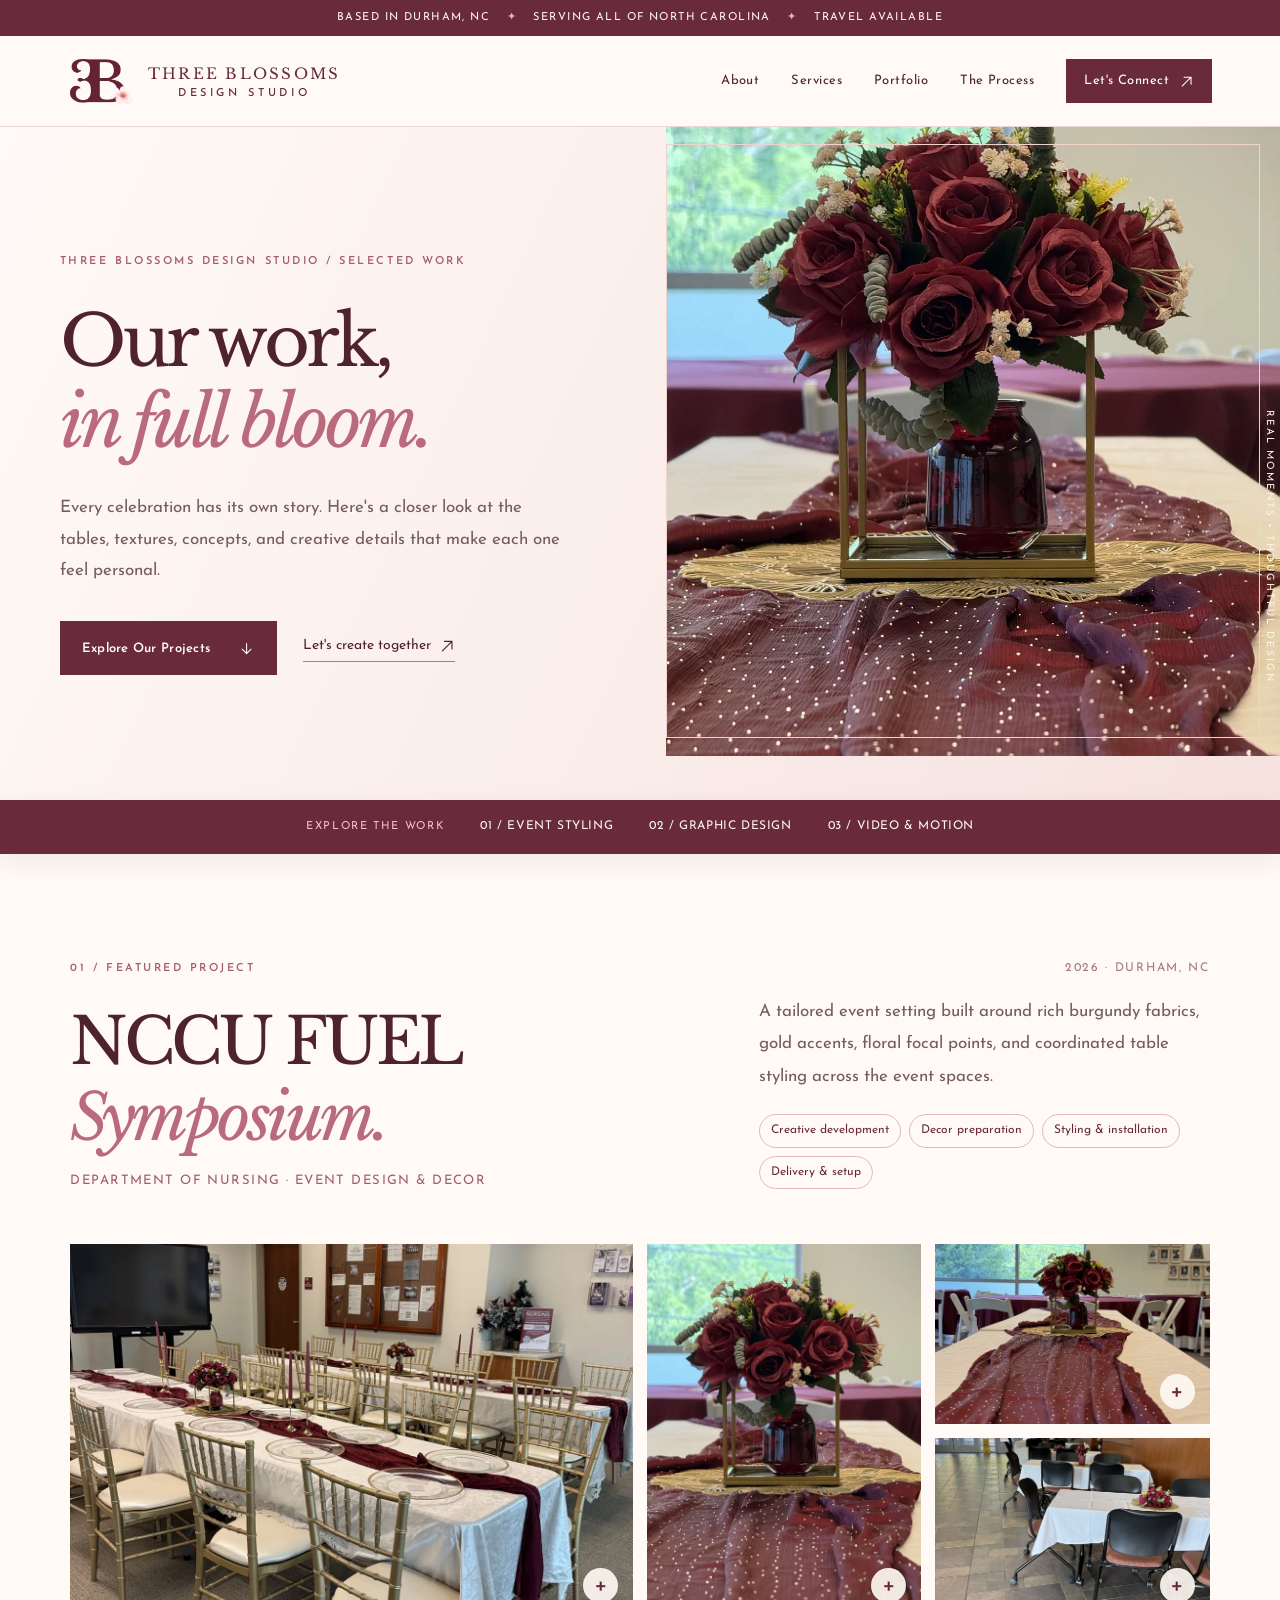
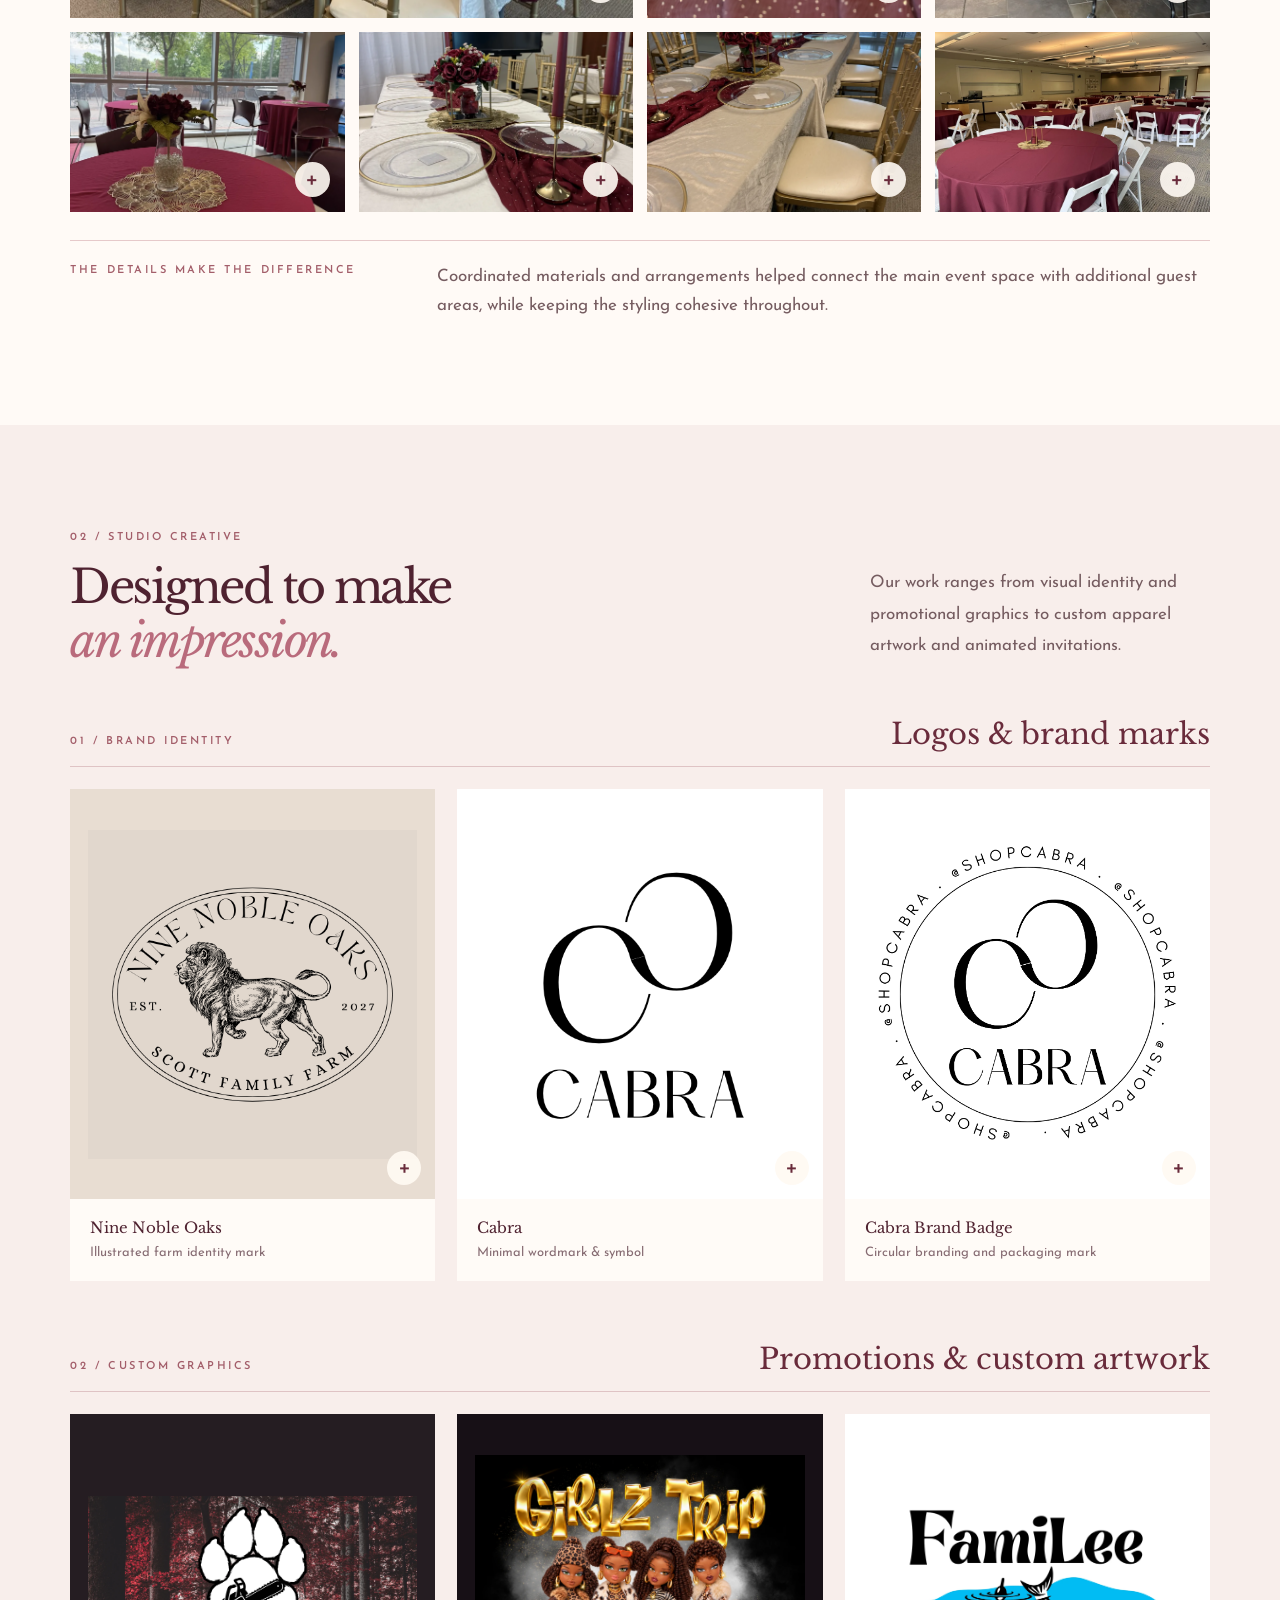
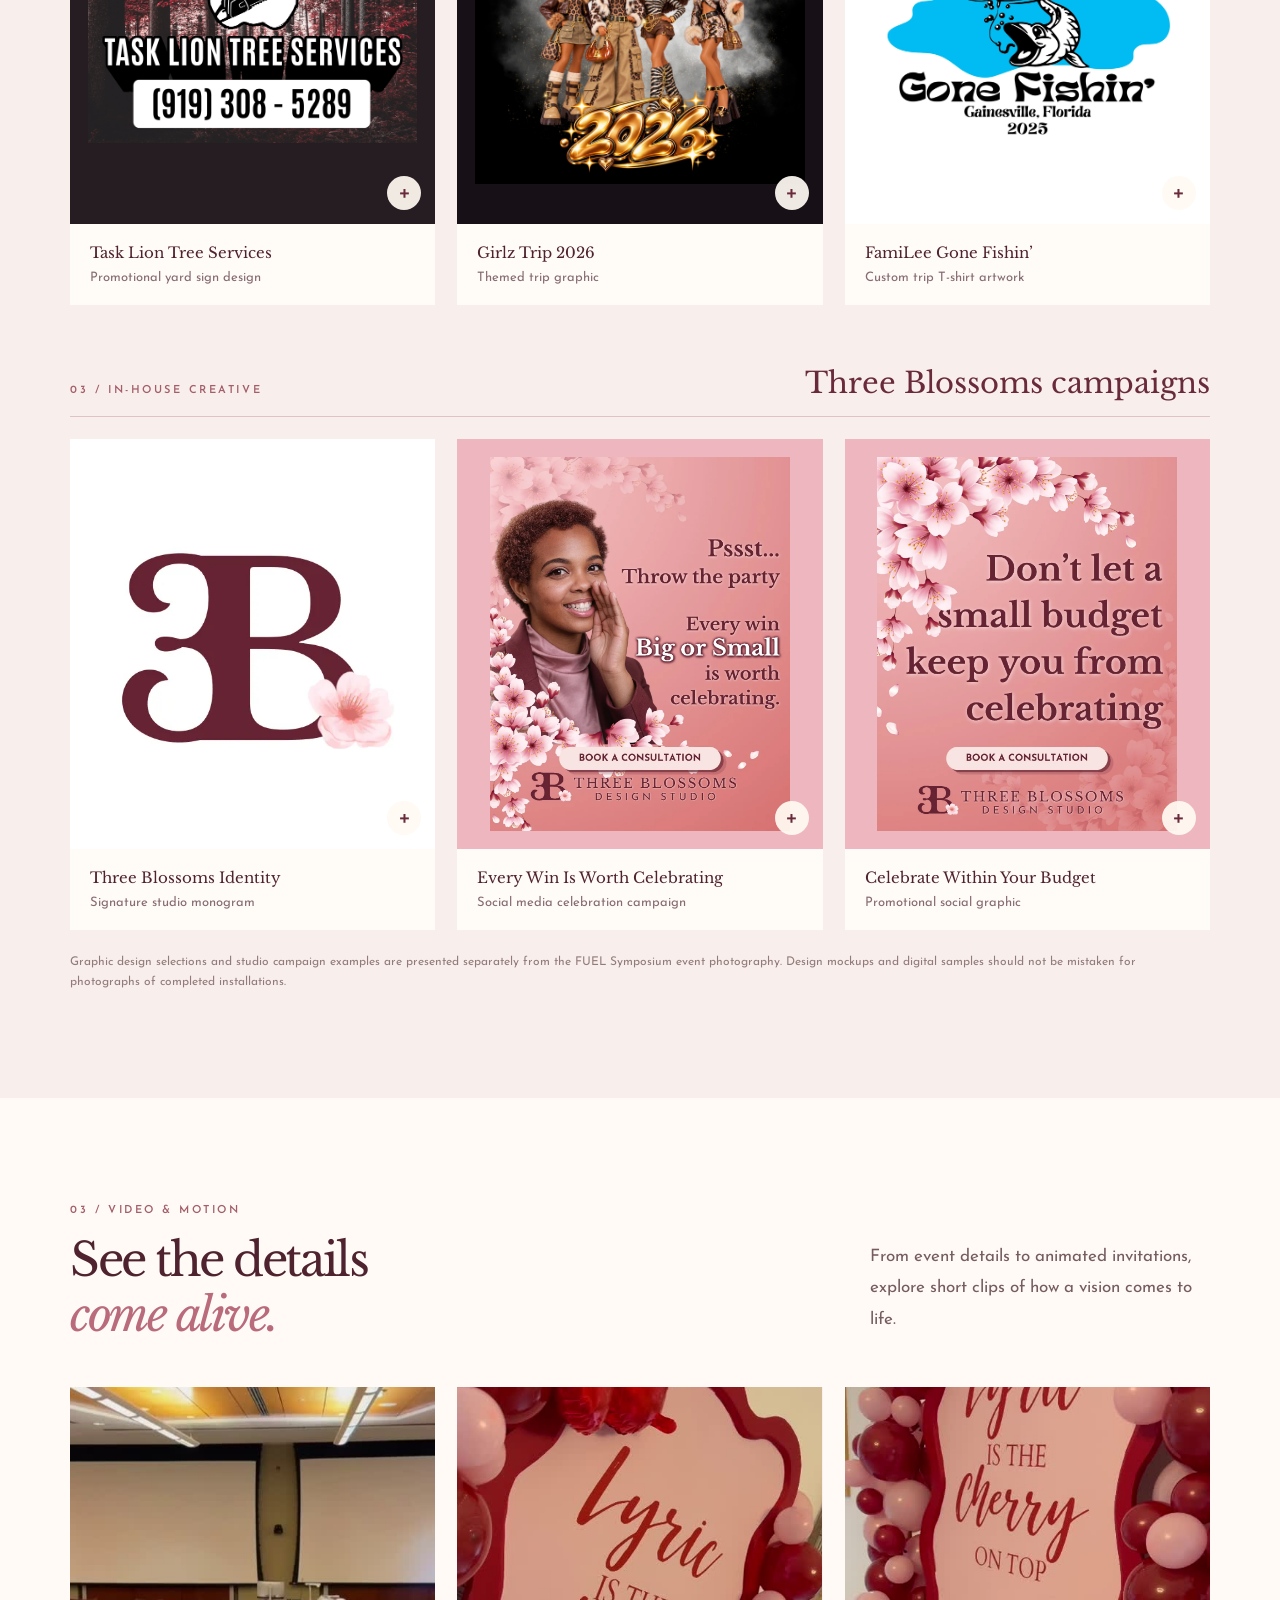
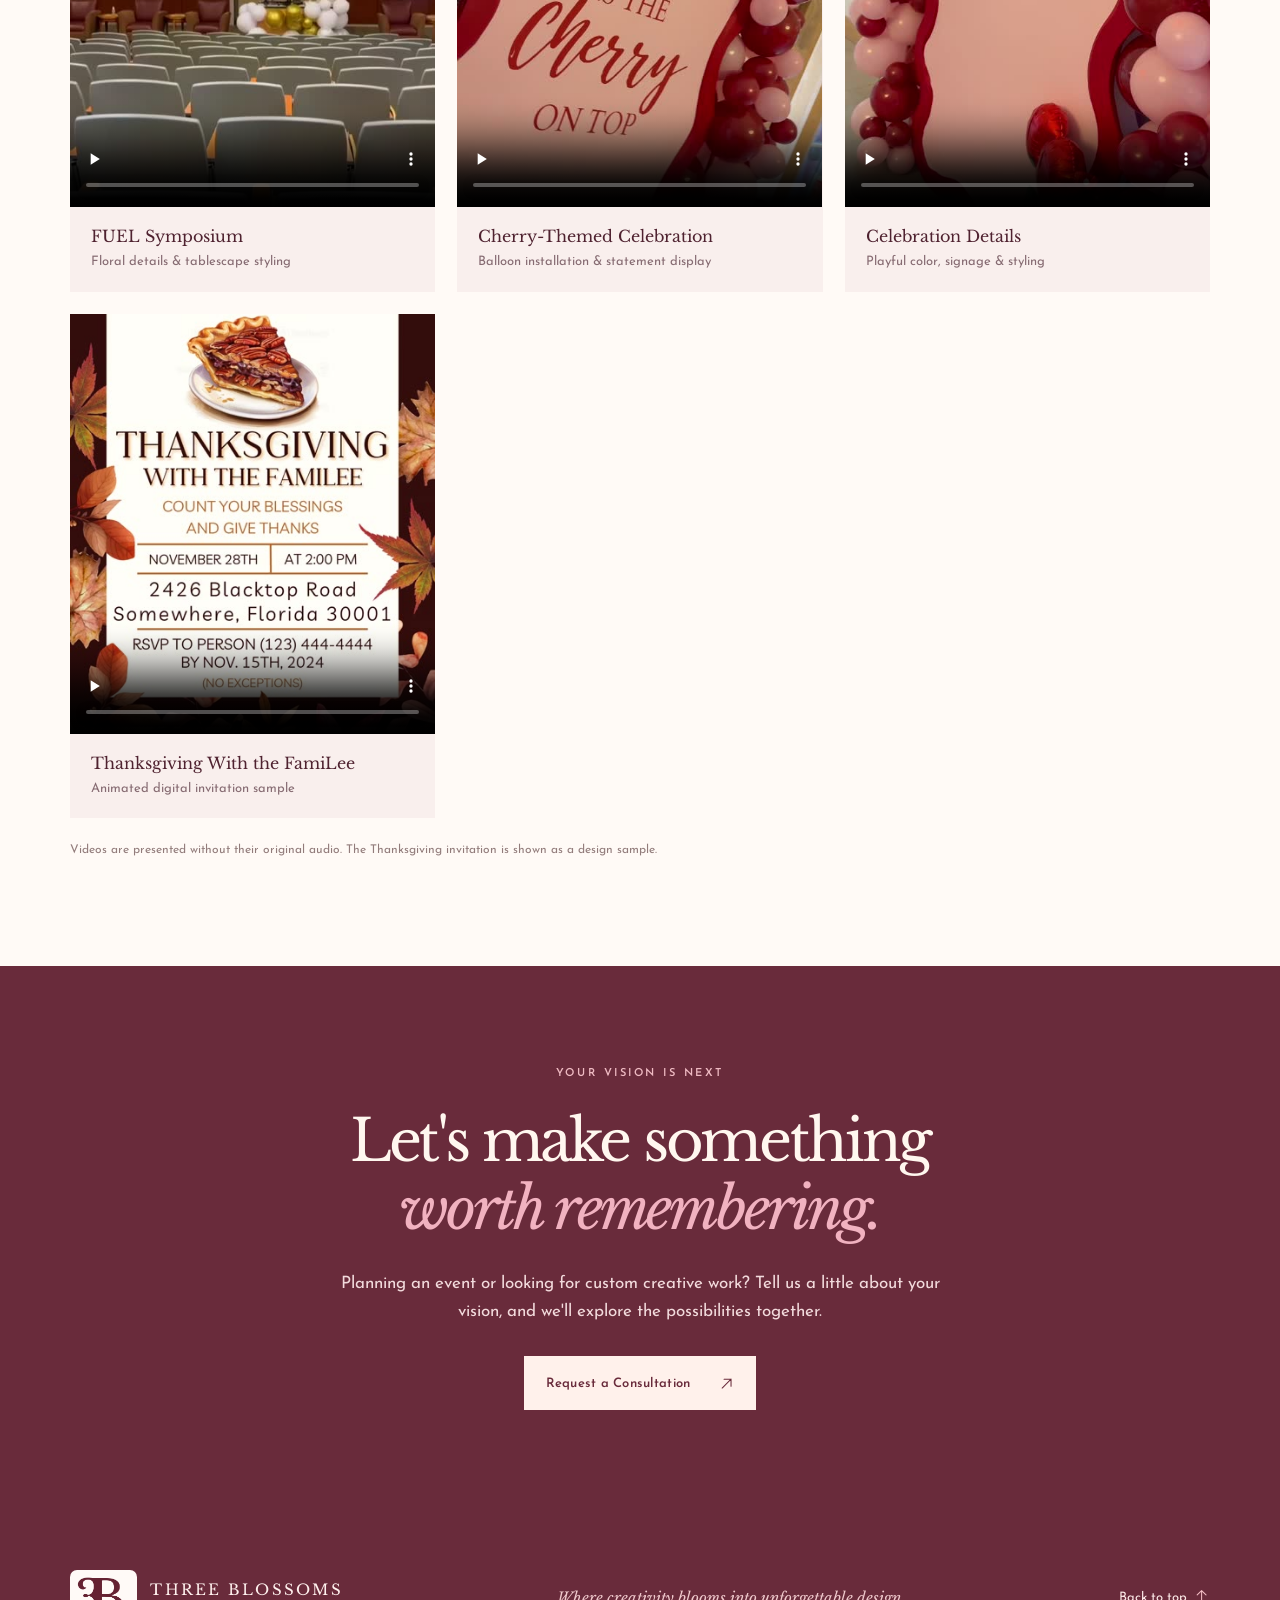
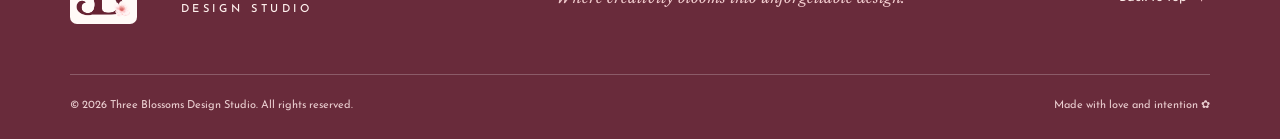
==== commit 52c425ce: "Add files via upload" ====
--- a/portfolio.html
+++ b/portfolio.html
@@ -13,10 +13,10 @@
 <header class="site-header" id="top"><div class="nav-inner">
 <a href="index.html#top" class="brand" aria-label="Three Blossoms Design Studio home"><img class="brand-logo" src="assets/three-blossoms-logo.png" alt="" width="67" height="54"><span class="brand-words"><strong>THREE BLOSSOMS</strong><small>DESIGN STUDIO</small></span></a>
 <button class="menu-toggle" aria-expanded="false" aria-controls="navlinks" aria-label="Open navigation"><span></span><span></span><span></span></button>
-<nav id="navlinks" aria-label="Main navigation"><a href="index.html#about">About</a><a href="index.html#services">Services</a><a href="#projects" aria-current="page">Portfolio</a><a href="index.html#process">The Process</a><a class="nav-cta" href="index.html#contact">Let's Connect <span aria-hidden="true">↗</span></a></nav>
+<nav id="navlinks" aria-label="Main navigation"><a href="index.html#about">About</a><a href="index.html#services">Services</a><a href="#projects" aria-current="page">Portfolio</a><a href="index.html#process">The Process</a><a class="nav-cta" href="index.html#contact">Let's Connect <svg class="brand-arrow brand-arrow--diagonal" xmlns="http://www.w3.org/2000/svg" viewBox="0 0 24 24" aria-hidden="true" focusable="false"><path d="M5 19 19 5M8 5h11v11"/></svg></a></nav>
 </div></header>
 <main id="main">
-<section class="portfolio-hero"><div class="portfolio-hero-inner"><span class="eyebrow">THREE BLOSSOMS DESIGN STUDIO / SELECTED WORK</span><h1>Our work,<br><em>in full bloom.</em></h1><p>Every celebration has its own story. Here's a closer look at the tables, textures, concepts, and creative details that make each one feel personal.</p><div class="hero-actions"><a class="btn btn-dark" href="#projects">Explore Our Projects <span>↓</span></a><a class="text-link" href="https://forms.gle/Ps7WeBskUqSDtwRi7" target="_blank" rel="noopener">Let's create together <span>↗</span></a></div></div><div class="portfolio-hero-image"><img src="assets/fuel-centerpiece.webp" alt="Burgundy floral centerpiece with gold accents at a styled event" fetchpriority="high"><span class="hero-side">REAL MOMENTS • THOUGHTFUL DESIGN</span></div></section>
+<section class="portfolio-hero"><div class="portfolio-hero-inner"><span class="eyebrow">THREE BLOSSOMS DESIGN STUDIO / SELECTED WORK</span><h1>Our work,<br><em>in full bloom.</em></h1><p>Every celebration has its own story. Here's a closer look at the tables, textures, concepts, and creative details that make each one feel personal.</p><div class="hero-actions"><a class="btn btn-dark" href="#projects">Explore Our Projects <svg class="brand-arrow brand-arrow--down" xmlns="http://www.w3.org/2000/svg" viewBox="0 0 24 24" aria-hidden="true" focusable="false"><path d="M12 4v16m-7-7 7 7 7-7"/></svg></a><a class="text-link" href="https://forms.gle/Ps7WeBskUqSDtwRi7" target="_blank" rel="noopener">Let's create together <svg class="brand-arrow brand-arrow--diagonal" xmlns="http://www.w3.org/2000/svg" viewBox="0 0 24 24" aria-hidden="true" focusable="false"><path d="M5 19 19 5M8 5h11v11"/></svg></a></div></div><div class="portfolio-hero-image"><img src="assets/fuel-centerpiece.webp" alt="Burgundy floral centerpiece with gold accents at a styled event" fetchpriority="high"><span class="hero-side">REAL MOMENTS • THOUGHTFUL DESIGN</span></div></section>
 <div class="portfolio-jump" id="projects"><span>EXPLORE THE WORK</span><a href="#fuel">01 / EVENT STYLING</a><a href="#graphics">02 / GRAPHIC DESIGN</a><a href="#motion">03 / VIDEO & MOTION</a></div>
 <section class="project section" id="fuel">
 <div class="project-meta"><div class="eyebrow">01 / FEATURED PROJECT</div><span>2026 · DURHAM, NC</span></div>
@@ -47,8 +47,8 @@
 <figure class="motion-item"><video controls playsinline preload="none" poster="assets/cherry-celebration-poster.jpg" aria-label="A video of a cherry-themed event display"><source src="assets/cherry-celebration.mp4" type="video/mp4">Your browser does not support HTML video.</video><figcaption><strong>Cherry-Themed Celebration</strong><span>Balloon installation & statement display</span></figcaption></figure>
 <figure class="motion-item"><video controls playsinline preload="none" poster="assets/cherry-signage-poster.jpg" aria-label="Video of themed balloon colors and a cherry-inspired sign"><source src="assets/cherry-signage.mp4" type="video/mp4">Your browser does not support HTML video.</video><figcaption><strong>Celebration Details</strong><span>Playful color, signage & styling</span></figcaption></figure>
 <figure class="motion-item"><video controls playsinline preload="none" poster="assets/thanksgiving-invitation-poster.jpg" aria-label="Animated Thanksgiving With the FamiLee invitation sample"><source src="assets/thanksgiving-invitation.mp4" type="video/mp4">Your browser does not support HTML video.</video><figcaption><strong>Thanksgiving With the FamiLee</strong><span>Animated digital invitation sample</span></figcaption></figure></div><p class="motion-note">Videos are presented without their original audio. The Thanksgiving invitation is shown as a design sample.</p></section>
-<section class="portfolio-cta"><div class="eyebrow">YOUR VISION IS NEXT</div><h2>Let's make something<br><em>worth remembering.</em></h2><p>Planning an event or looking for custom creative work? Tell us a little about your vision, and we'll explore the possibilities together.</p><a class="btn btn-light" href="https://forms.gle/Ps7WeBskUqSDtwRi7" target="_blank" rel="noopener">Request a Consultation <span>↗</span></a></section>
-</main><footer><div class="footer-top"><a href="index.html#top" class="brand brand-footer"><img class="brand-logo" src="assets/three-blossoms-logo.png" alt="" width="67" height="54"><span class="brand-words"><strong>THREE BLOSSOMS</strong><small>DESIGN STUDIO</small></span></a><p>Where creativity blooms into unforgettable design.</p><a href="index.html#top" class="backtop">Back to top ↑</a></div><div class="footer-bottom"><small>© <span id="year">2026</span> Three Blossoms Design Studio. All rights reserved.</small><small>Made with love and intention ✿</small></div></footer>
+<section class="portfolio-cta"><div class="eyebrow">YOUR VISION IS NEXT</div><h2>Let's make something<br><em>worth remembering.</em></h2><p>Planning an event or looking for custom creative work? Tell us a little about your vision, and we'll explore the possibilities together.</p><a class="btn btn-light" href="https://forms.gle/Ps7WeBskUqSDtwRi7" target="_blank" rel="noopener">Request a Consultation <svg class="brand-arrow brand-arrow--diagonal" xmlns="http://www.w3.org/2000/svg" viewBox="0 0 24 24" aria-hidden="true" focusable="false"><path d="M5 19 19 5M8 5h11v11"/></svg></a></section>
+</main><footer><div class="footer-top"><a href="index.html#top" class="brand brand-footer"><img class="brand-logo" src="assets/three-blossoms-logo.png" alt="" width="67" height="54"><span class="brand-words"><strong>THREE BLOSSOMS</strong><small>DESIGN STUDIO</small></span></a><p>Where creativity blooms into unforgettable design.</p><a href="index.html#top" class="backtop">Back to top <svg class="brand-arrow brand-arrow--up" xmlns="http://www.w3.org/2000/svg" viewBox="0 0 24 24" aria-hidden="true" focusable="false"><path d="M12 20V4m-7 7 7-7 7 7"/></svg></a></div><div class="footer-bottom"><small>© <span id="year">2026</span> Three Blossoms Design Studio. All rights reserved.</small><small>Made with love and intention ✿</small></div></footer>
 
 <dialog id="photo-dialog" class="photo-dialog" aria-label="Enlarged portfolio photograph"><form method="dialog"><button class="lightbox-close" aria-label="Close image">×</button></form><img alt=""></dialog>
 <script src="script.js"></script>
--- a/styles.css
+++ b/styles.css
@@ -36,3 +36,20 @@
 .graphic-example figcaption span{line-height:1.5}
 @media(max-width:720px){.graphic-collections{gap:45px}.design-group-head{flex-direction:column;gap:3px}.graphic-example:last-child{max-width:none}}
 @media(max-width:450px){.design-group-head h3{font-size:23px}}
+
+
+/* Three Blossoms custom, non-emoji navigation arrows.
+   The line-work inherits cream or burgundy from the surrounding text. */
+.brand-arrow{display:inline-block;vertical-align:-.18em;width:1.17em;height:1.17em;flex:0 0 auto;fill:none;stroke:currentColor;stroke-width:1.65;stroke-linecap:round;stroke-linejoin:round;transition:transform .22s ease;}
+.brand-arrow--diagonal{margin-left:.3em}
+.brand-arrow--down,.brand-arrow--up{margin-left:.25em}
+a:hover .brand-arrow--diagonal{transform:translate(2px,-2px)}
+a:hover .brand-arrow--down{transform:translateY(3px)}
+a:hover .brand-arrow--up{transform:translateY(-3px)}
+/* Keep these as refined inline links, not native emoji rendering. */
+.text-link{display:inline-flex;align-items:center;gap:8px}
+.text-link .brand-arrow{margin-left:0}
+.nav-cta{display:inline-flex;align-items:center;gap:6px}
+.backtop .brand-arrow{color:#f4bdc5}
+.work-preview-label .brand-arrow,.work-preview-side .brand-arrow{color:#a45869}
+@media(prefers-reduced-motion:reduce){.brand-arrow{transition:none!important}}
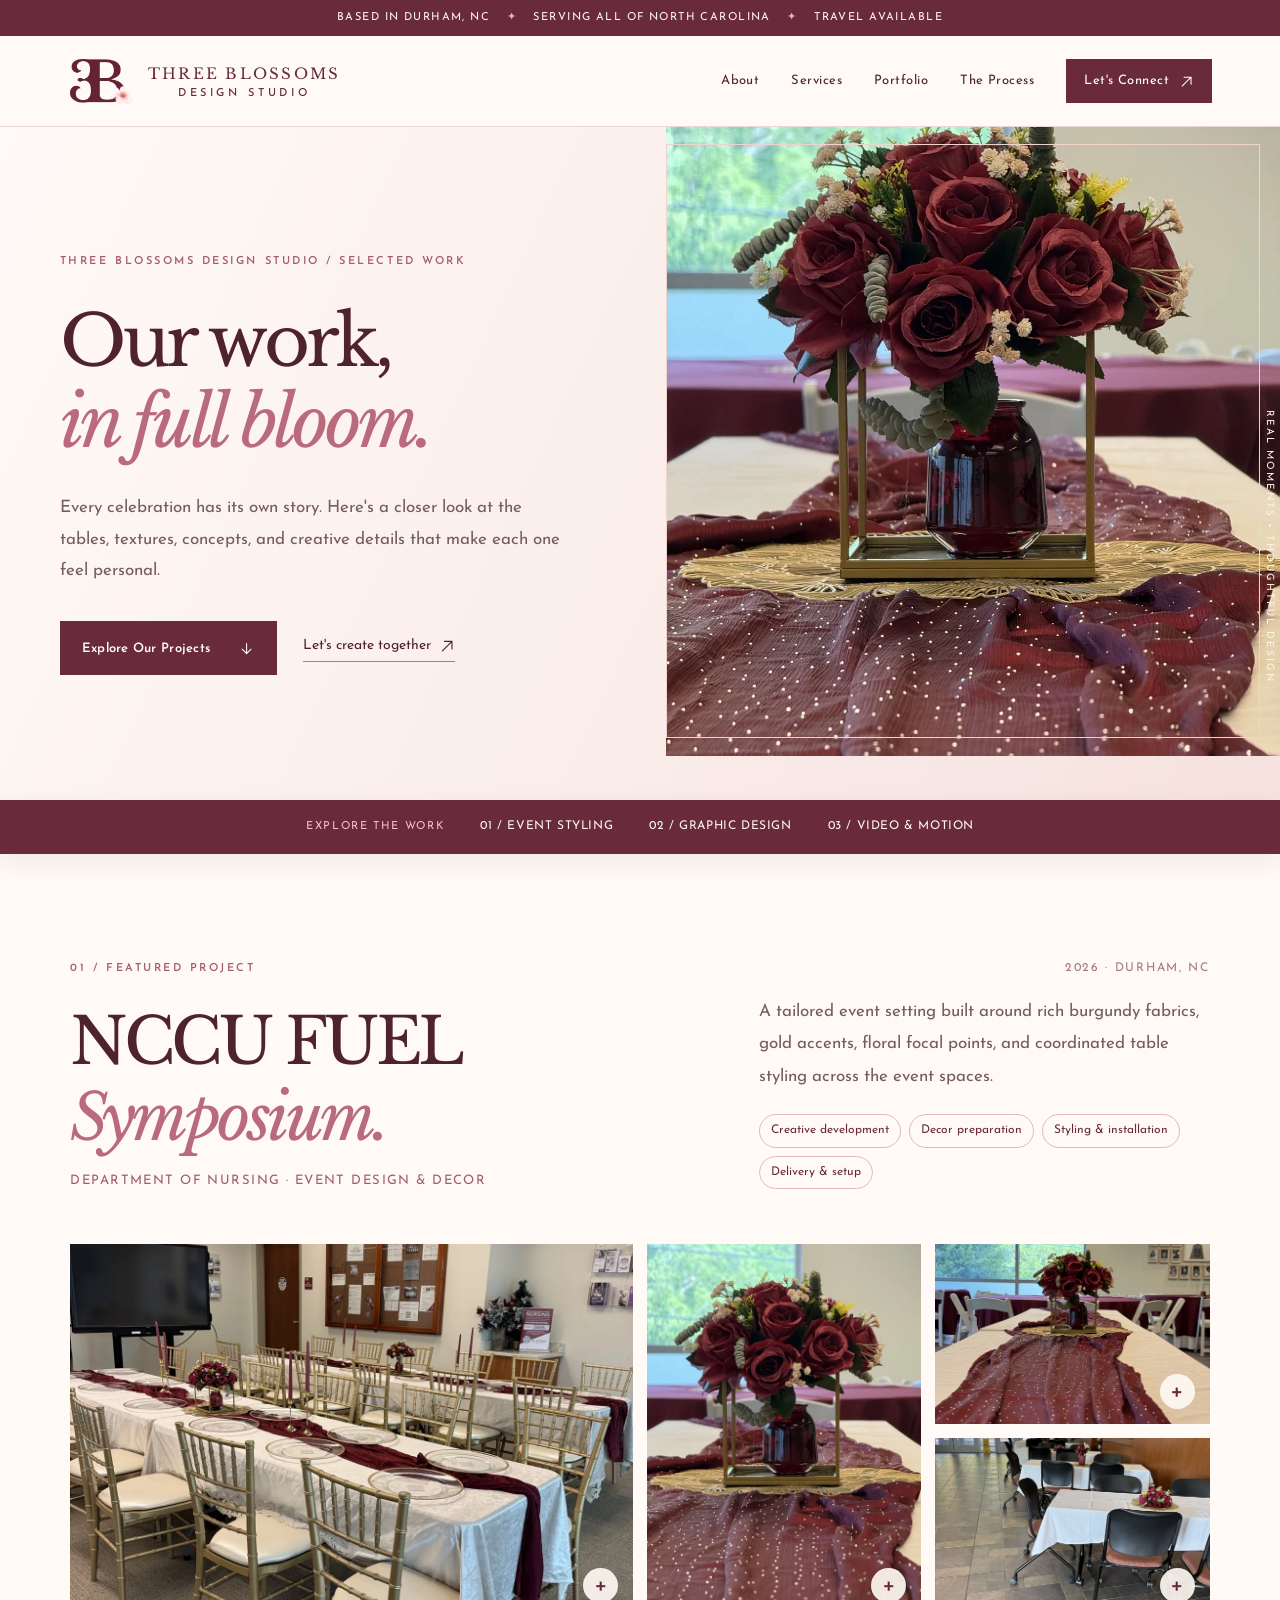
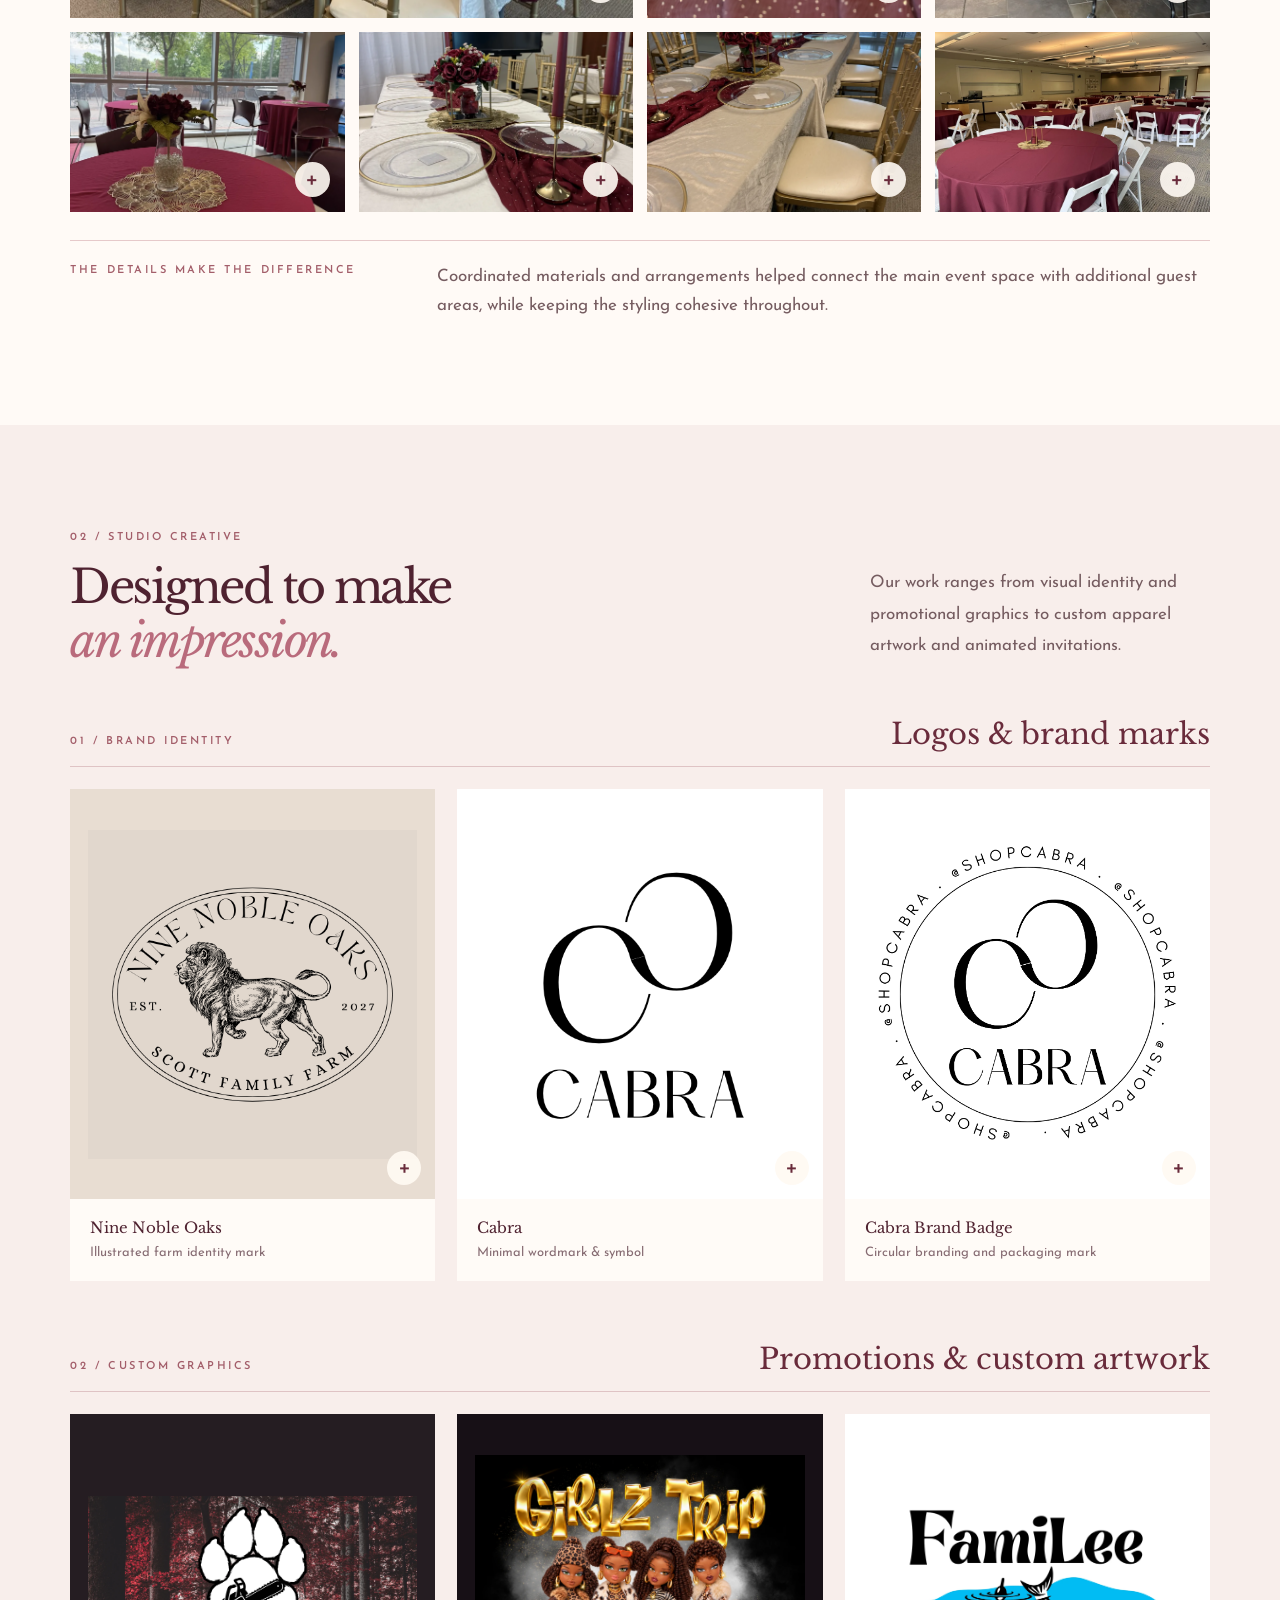
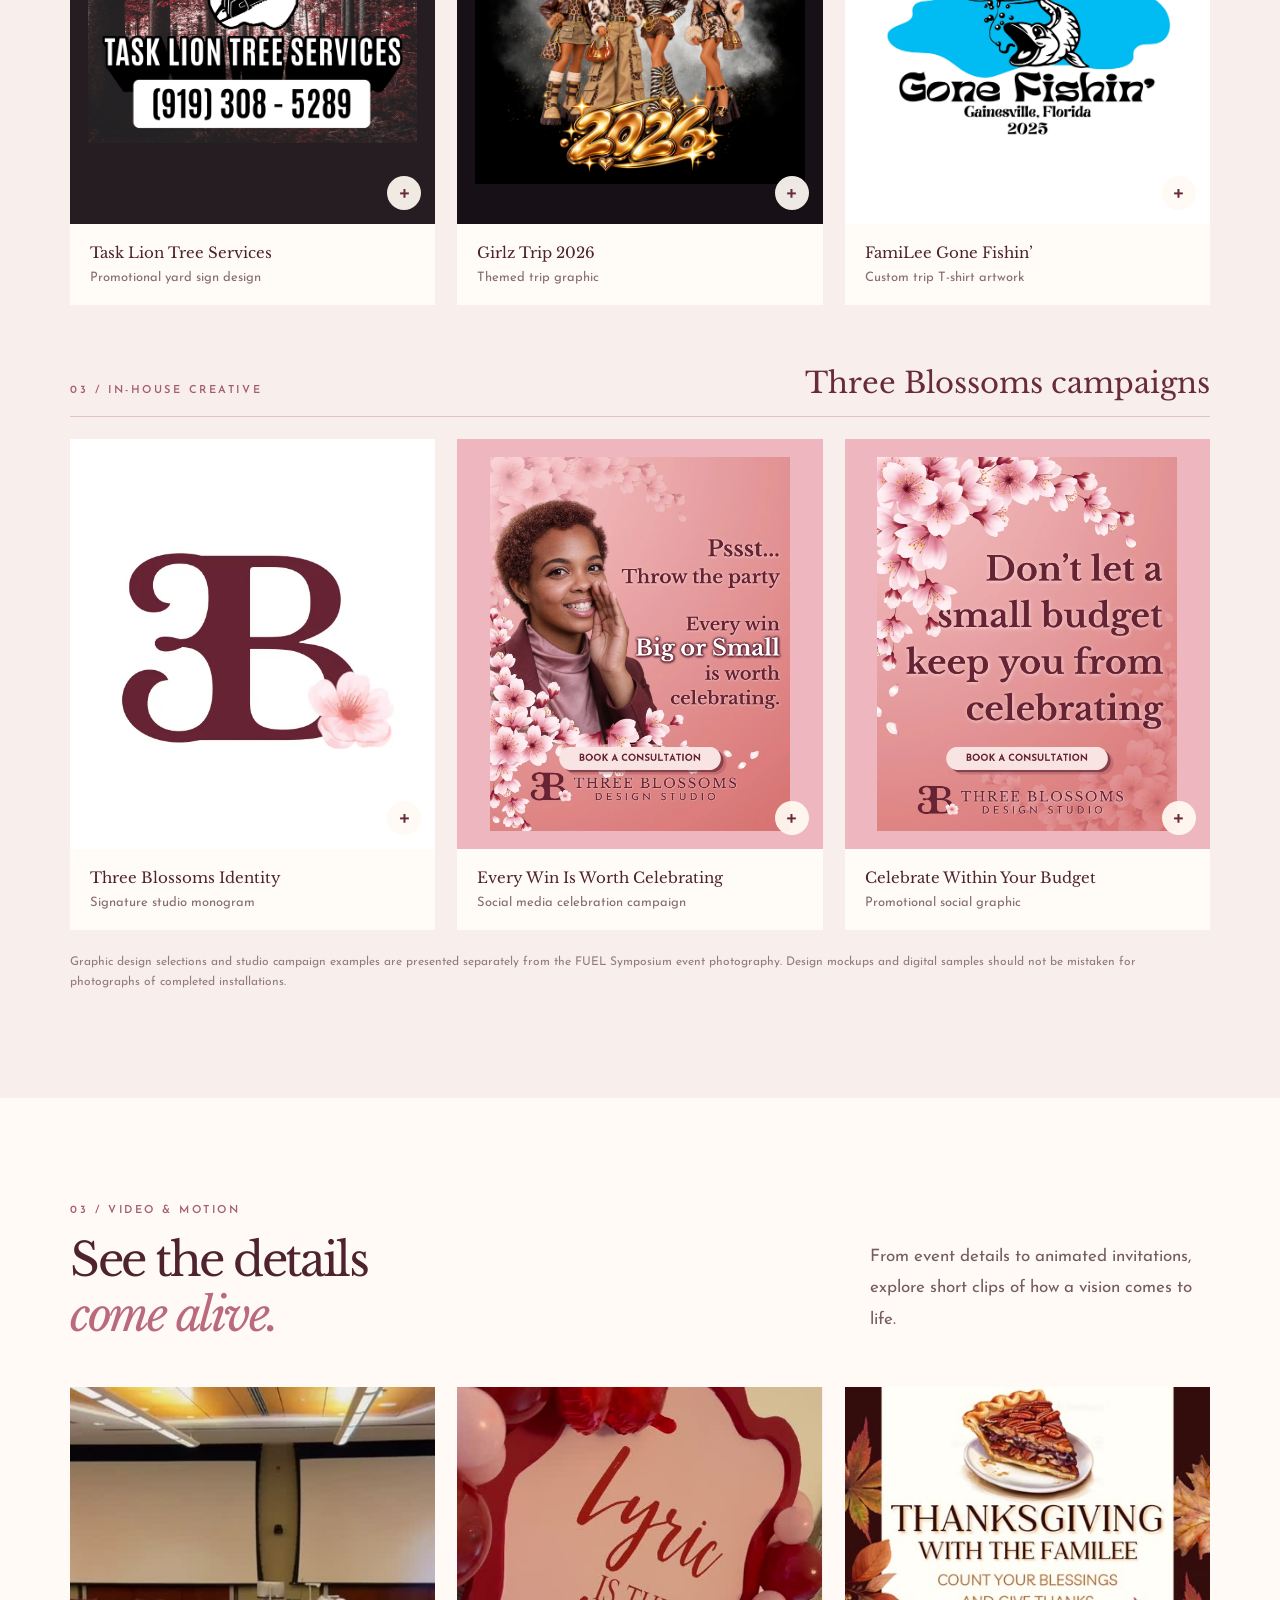
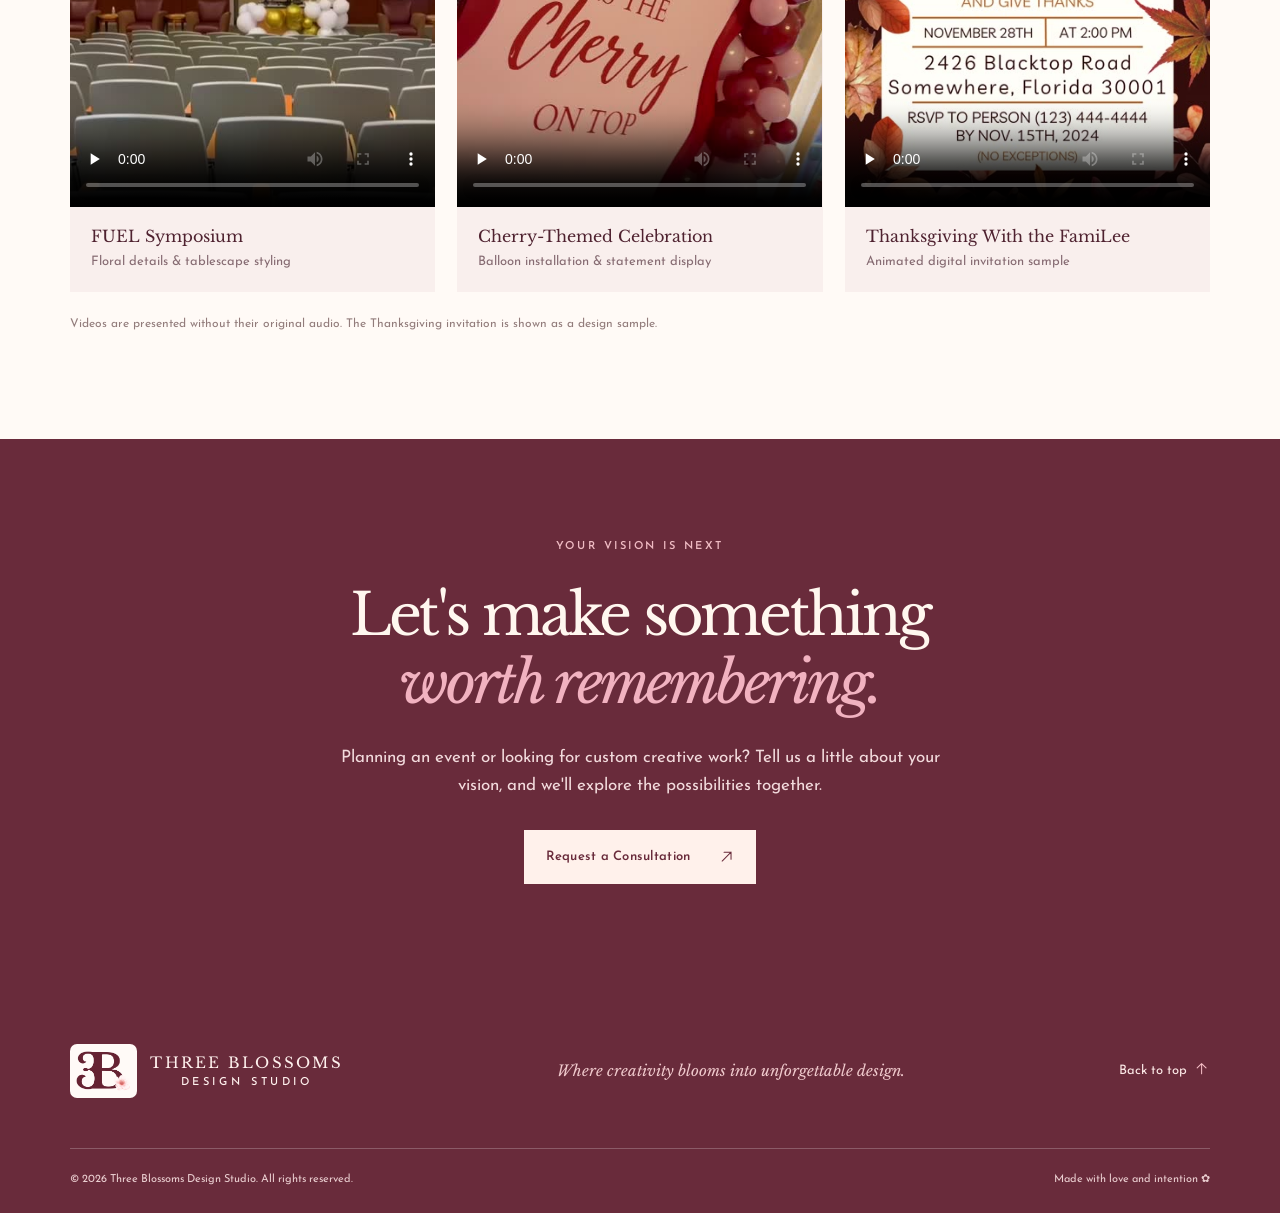
==== commit 0a583410: "Add files via upload" ====
--- a/portfolio.html
+++ b/portfolio.html
@@ -45,7 +45,6 @@
 <div class="motion-grid">
 <figure class="motion-item"><video controls playsinline preload="none" poster="assets/fuel-details-poster.jpg" aria-label="A close-up video of burgundy and gold table styling"><source src="assets/fuel-details.mp4" type="video/mp4">Your browser does not support HTML video.</video><figcaption><strong>FUEL Symposium</strong><span>Floral details & tablescape styling</span></figcaption></figure>
 <figure class="motion-item"><video controls playsinline preload="none" poster="assets/cherry-celebration-poster.jpg" aria-label="A video of a cherry-themed event display"><source src="assets/cherry-celebration.mp4" type="video/mp4">Your browser does not support HTML video.</video><figcaption><strong>Cherry-Themed Celebration</strong><span>Balloon installation & statement display</span></figcaption></figure>
-<figure class="motion-item"><video controls playsinline preload="none" poster="assets/cherry-signage-poster.jpg" aria-label="Video of themed balloon colors and a cherry-inspired sign"><source src="assets/cherry-signage.mp4" type="video/mp4">Your browser does not support HTML video.</video><figcaption><strong>Celebration Details</strong><span>Playful color, signage & styling</span></figcaption></figure>
 <figure class="motion-item"><video controls playsinline preload="none" poster="assets/thanksgiving-invitation-poster.jpg" aria-label="Animated Thanksgiving With the FamiLee invitation sample"><source src="assets/thanksgiving-invitation.mp4" type="video/mp4">Your browser does not support HTML video.</video><figcaption><strong>Thanksgiving With the FamiLee</strong><span>Animated digital invitation sample</span></figcaption></figure></div><p class="motion-note">Videos are presented without their original audio. The Thanksgiving invitation is shown as a design sample.</p></section>
 <section class="portfolio-cta"><div class="eyebrow">YOUR VISION IS NEXT</div><h2>Let's make something<br><em>worth remembering.</em></h2><p>Planning an event or looking for custom creative work? Tell us a little about your vision, and we'll explore the possibilities together.</p><a class="btn btn-light" href="https://forms.gle/Ps7WeBskUqSDtwRi7" target="_blank" rel="noopener">Request a Consultation <svg class="brand-arrow brand-arrow--diagonal" xmlns="http://www.w3.org/2000/svg" viewBox="0 0 24 24" aria-hidden="true" focusable="false"><path d="M5 19 19 5M8 5h11v11"/></svg></a></section>
 </main><footer><div class="footer-top"><a href="index.html#top" class="brand brand-footer"><img class="brand-logo" src="assets/three-blossoms-logo.png" alt="" width="67" height="54"><span class="brand-words"><strong>THREE BLOSSOMS</strong><small>DESIGN STUDIO</small></span></a><p>Where creativity blooms into unforgettable design.</p><a href="index.html#top" class="backtop">Back to top <svg class="brand-arrow brand-arrow--up" xmlns="http://www.w3.org/2000/svg" viewBox="0 0 24 24" aria-hidden="true" focusable="false"><path d="M12 20V4m-7 7 7-7 7 7"/></svg></a></div><div class="footer-bottom"><small>© <span id="year">2026</span> Three Blossoms Design Studio. All rights reserved.</small><small>Made with love and intention ✿</small></div></footer>
